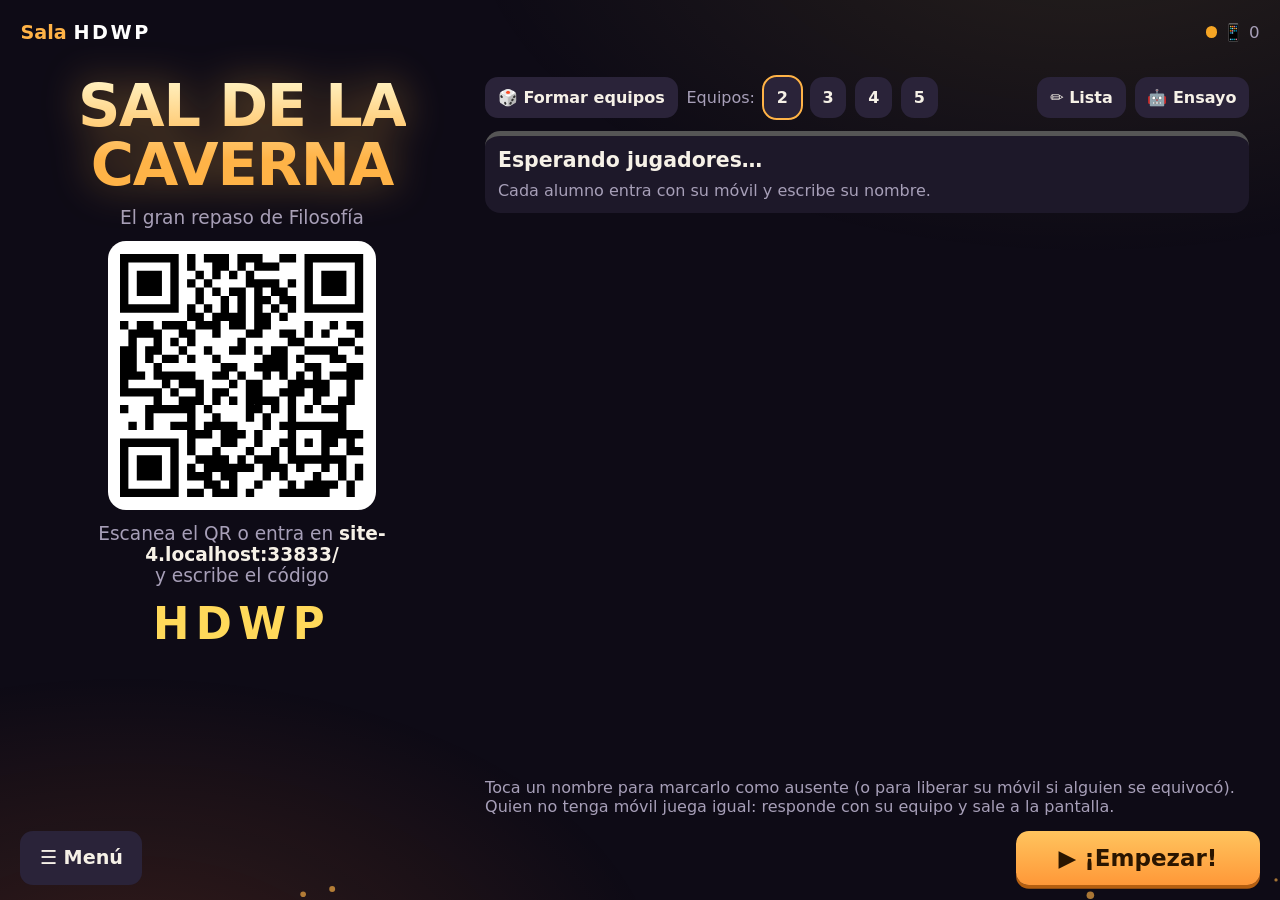
==== host.html @ 0f324c04 "Sal de la caverna: juego de repaso de Filosofía para pantalla táctil y móviles Co-Authored-By: Claud" ====
<!DOCTYPE html>
<html lang="es">
<head>
<meta charset="utf-8">
<meta name="viewport" content="width=device-width, initial-scale=1, maximum-scale=1, user-scalable=no">
<meta name="robots" content="noindex">
<title>Sal de la caverna · Pantalla</title>
<style>
:root{--bg:#0e0b16;--panel:#1d1829;--panel2:#2a2339;--ink:#f6f1e7;--dim:#a79fb8;--torch:#ffb347;--sun:#ffd95a;--ok:#3ddc84;--bad:#ff5468;--lum:0;
  --c0:#e84a5f;--c1:#3d8bfd;--c2:#f5a524;--c3:#2bb673}
*{box-sizing:border-box;margin:0;padding:0;-webkit-tap-highlight-color:transparent}
html{font-size:1.78vh;font-size:min(1vw,1.78vh);height:100%}
body{height:100%;overflow:hidden;background:var(--bg);color:var(--ink);font-family:"Segoe UI",system-ui,-apple-system,Roboto,Arial,sans-serif;user-select:none;-webkit-user-select:none}
body::before{content:"";position:fixed;inset:0;top:0;left:0;right:0;bottom:0;pointer-events:none;
  background:radial-gradient(ellipse 70% 55% at 85% -10%,rgba(255,217,90,calc(.10 + var(--lum)*.38)),transparent 70%),radial-gradient(ellipse 60% 50% at 10% 110%,rgba(255,120,50,.16),transparent 70%)}
#fx{position:fixed;top:0;left:0;width:100%;height:100%;pointer-events:none;z-index:0}
button{font:inherit;color:inherit;border:0;cursor:pointer;background:none}
#app{position:relative;z-index:1;height:100%;display:flex;flex-direction:column}
#top{height:5rem;display:flex;align-items:center;gap:1.2rem;padding:0 1.6rem;flex:none}
#top .rl{font-size:1.5rem;font-weight:700;color:var(--torch);white-space:nowrap}
#top .rl small{color:var(--dim);font-weight:500;margin-left:.6rem}
#chips{display:flex;gap:1rem;flex:1;justify-content:center}
.chip{display:flex;align-items:center;gap:.5rem;background:var(--panel);border-radius:3rem;padding:.4rem 1.1rem .4rem .7rem;font-size:1.5rem;font-weight:700;border:.15rem solid var(--tc,#555);transition:transform .3s}
.chip.bump{transform:scale(1.07);box-shadow:0 0 1.2rem var(--tc)}
.chip i{font-style:normal;font-size:1.7rem}
#meta{font-size:1.3rem;color:var(--dim);display:flex;gap:1rem;align-items:center;white-space:nowrap;font-variant-numeric:tabular-nums}
.dot{width:.9rem;height:.9rem;border-radius:50%;background:var(--bad);display:inline-block}
.dot.on{background:var(--ok)}.dot.wait{background:var(--c2)}
#stage{flex:1;position:relative;padding:.5rem 2.4rem 1rem;display:flex;flex-direction:column;min-height:0}
#bar{height:5.6rem;flex:none;display:flex;align-items:center;gap:1rem;padding:0 1.6rem 1rem}
.b{background:var(--panel2);border-radius:1rem;padding:0 1.5rem;height:4.2rem;font-size:1.5rem;font-weight:700;display:inline-flex;align-items:center;gap:.6rem;justify-content:center}
.b:active{transform:translateY(.15rem);filter:brightness(1.2)}
.b.go{background:linear-gradient(180deg,#ffc45e,#ff9838);color:#2a1500;padding:0 2.6rem;font-size:1.8rem;box-shadow:0 .3rem 0 #b55f10;min-width:19rem}
.b.sm{height:3.2rem;font-size:1.25rem;padding:0 1rem}
.b.sel{outline:.2rem solid var(--torch)}
.sp{flex:1}
h1{font-size:6.2rem;line-height:1;font-weight:900;letter-spacing:-.02em}
.glow{background:linear-gradient(180deg,#fff3c4,#ffb347 70%);-webkit-background-clip:text;background-clip:text;color:transparent;filter:drop-shadow(0 0 1.6rem rgba(255,180,70,.45))}
.center{flex:1;display:flex;flex-direction:column;align-items:center;justify-content:center;text-align:center;gap:1.6rem;min-height:0}

/* temporizador */
#tbar{position:absolute;left:2.4rem;right:2.4rem;top:0;height:.7rem;border-radius:1rem;background:var(--panel2);overflow:hidden}
#tbar i{display:block;height:100%;width:100%;background:linear-gradient(90deg,var(--torch),var(--sun));transform-origin:left;border-radius:1rem}
#tbar.hot i{background:var(--bad)}
.tnum{font-size:5.4rem;font-weight:900;font-variant-numeric:tabular-nums;line-height:1}
.tnum.hot{color:var(--bad);animation:pulse .5s infinite alternate}
@keyframes pulse{to{transform:scale(1.12)}}
.count{font-size:1.6rem;color:var(--dim)}.count b{color:var(--ink);font-size:2.4rem}

/* lobby */
.lobby{flex:1;display:flex;gap:2.5rem;min-height:0;padding-top:.5rem}
.lobby .l{width:33rem;display:flex;flex-direction:column;align-items:center;gap:1rem;text-align:center}
.lobby h1{font-size:4.6rem}
.qr{background:#fff;border-radius:1.4rem;padding:1rem;width:21rem;height:21rem}
.qr svg{width:100%;height:100%;display:block}
.url{font-size:1.45rem;color:var(--dim)}.url b{color:var(--ink)}
.code{font-size:3.4rem;font-weight:900;letter-spacing:.5rem;color:var(--sun)}
.lobby .r{flex:1;display:flex;flex-direction:column;gap:1rem;min-width:0}
.tools{display:flex;gap:.7rem;align-items:center;flex-wrap:wrap}
.tools span{color:var(--dim);font-size:1.25rem}
.groups{flex:1;display:grid;gap:1rem;min-height:0;grid-template-columns:repeat(var(--cols,2),1fr);align-content:start}
.grp{background:var(--panel);border-radius:1.2rem;padding:1rem;border-top:.4rem solid var(--tc,#555)}
.grp h3{font-size:1.6rem;margin-bottom:.7rem;display:flex;justify-content:space-between}
.grp h3 small{color:var(--dim);font-weight:500}
.names{display:flex;flex-wrap:wrap;gap:.5rem}
.nm{background:var(--panel2);border-radius:.7rem;padding:.45rem .9rem;font-size:1.45rem;font-weight:600;border:.14rem solid transparent;opacity:.75}
.nm.in{opacity:1;border-color:var(--ok);background:#1f3b2d}
.nm.in::before{content:"📱 "}
.nm.out{opacity:.3;text-decoration:line-through}
.nm.bot::before{content:"🤖 "}
.hint{color:var(--dim);font-size:1.25rem}

/* intro de ronda */
.intro .ic{font-size:8rem;line-height:1;animation:drop .6s cubic-bezier(.2,1.6,.4,1)}
@keyframes drop{from{transform:scale(0) rotate(-30deg)}}
.intro .rn{font-size:1.8rem;letter-spacing:.5rem;color:var(--torch);font-weight:700;text-transform:uppercase}
.intro .sb{font-size:2.2rem;color:var(--dim)}
.intro ul{list-style:none;font-size:2rem;display:flex;flex-direction:column;gap:.8rem;margin-top:1rem;text-align:left}
.intro li{background:var(--panel);border-radius:1rem;padding:.9rem 1.6rem;animation:slide .5s backwards}
.intro li:nth-child(2){animation-delay:.25s}.intro li:nth-child(3){animation-delay:.5s}
@keyframes slide{from{opacity:0;transform:translateX(-3rem)}}

/* test */
.q{display:flex;gap:2rem;align-items:center;margin-top:1.6rem;min-height:13rem}
.q .tx{flex:1;font-size:3rem;font-weight:800;line-height:1.2}
.q .side{width:13rem;text-align:center;flex:none}
.tag{display:inline-block;font-size:1.15rem;font-weight:700;color:var(--torch);border:.12rem solid var(--torch);border-radius:2rem;padding:.15rem .9rem;margin-bottom:.6rem;letter-spacing:.08em;text-transform:uppercase}
.opts{display:grid;grid-template-columns:1fr 1fr;gap:1.1rem;margin-top:1.2rem}
.opt{border-radius:1.2rem;padding:1.1rem 1.5rem;font-size:2rem;font-weight:700;display:flex;align-items:center;gap:1.1rem;min-height:7.2rem;line-height:1.2;background:var(--oc);position:relative;transition:opacity .4s,transform .4s;text-align:left}
.opt .sh{font-size:2.2rem;flex:none;width:2.6rem;text-align:center;opacity:.9}
.opt.no{opacity:.25;transform:scale(.97)}
.opt.yes{outline:.4rem solid #fff;animation:yes .5s}
@keyframes yes{50%{transform:scale(1.04)}}
.opt .n{position:absolute;right:1rem;top:-.9rem;background:#fff;color:#111;border-radius:2rem;font-size:1.4rem;padding:.1rem .9rem;font-weight:800}
.expl{margin-top:1.1rem;background:var(--panel);border-left:.5rem solid var(--sun);border-radius:1rem;padding:1rem 1.5rem;font-size:1.85rem;line-height:1.3;animation:slide .4s}
.expl small{display:block;color:var(--torch);font-size:1.4rem;margin-top:.4rem;font-weight:600}
.gains{display:flex;gap:.8rem;justify-content:center;margin-top:1rem;flex-wrap:wrap}
.gain{background:var(--panel);border:.15rem solid var(--tc);border-radius:2rem;padding:.3rem 1.1rem;font-size:1.5rem;font-weight:800;animation:drop .5s backwards}

/* duelo */
.duel{flex:1;display:flex;flex-direction:column;justify-content:center;gap:1.6rem}
.duel .st{font-size:3.6rem;font-weight:800;text-align:center;line-height:1.2;min-height:9rem;display:flex;align-items:center;justify-content:center}
.vs{display:flex;gap:1.5rem;align-items:stretch}
.vs .sd{flex:1;border-radius:1.6rem;padding:1.5rem;text-align:center;font-size:3.2rem;font-weight:900;background:var(--oc);transition:all .4s;position:relative}
.vs .sd span{display:block;font-size:4.5rem}
.vs .mid{align-self:center;font-size:2.4rem;font-weight:900;color:var(--dim);text-align:center;width:11rem}
.vs .sd.no{opacity:.2;transform:scale(.94)}.vs .sd.yes{outline:.45rem solid #fff;transform:scale(1.03)}
.vs .sd .n{position:absolute;right:1rem;top:-1rem;background:#fff;color:#111;border-radius:2rem;font-size:1.5rem;padding:.1rem 1rem}

/* bulo */
.post{background:#fff;color:#16141c;border-radius:1.5rem;padding:1.6rem 2rem;margin:1.6rem auto 0;max-width:74rem;width:100%;box-shadow:0 1rem 3rem rgba(0,0,0,.5);position:relative}
.post .fw{font-size:1.25rem;color:#667;font-style:italic;margin-bottom:.5rem}
.post .tx{font-size:2.7rem;font-weight:700;line-height:1.25}
.post .ft{display:flex;gap:2rem;margin-top:.9rem;font-size:1.3rem;color:#778}
.stamp{position:absolute;right:1.5rem;bottom:.8rem;border:.4rem solid;border-radius:1rem;padding:.2rem 1.2rem;font-size:2.6rem;font-weight:900;transform:rotate(-9deg);animation:stamp .4s cubic-bezier(.2,1.8,.4,1);background:rgba(255,255,255,.9)}
@keyframes stamp{from{transform:rotate(-9deg) scale(3);opacity:0}}
.opts.three{grid-template-columns:1fr 1fr 1fr}
.row{display:flex;gap:2rem;align-items:center;justify-content:center;margin-top:1rem}

/* tablero */
.board{flex:1;display:flex;flex-direction:column;gap:1rem;min-height:0;margin-top:1.4rem}
.bhead{display:flex;align-items:center;gap:1.5rem}
.bhead h2{font-size:2.5rem;flex:1}
.bhead .er{font-size:2rem;font-weight:800;color:var(--bad)}
.bins{flex:1;display:grid;gap:.9rem;min-height:0}
.bin{background:var(--panel);border:.2rem dashed #5b5170;border-radius:1.2rem;padding:.6rem;display:flex;flex-wrap:wrap;gap:.45rem;align-content:flex-start;justify-content:center;overflow:hidden}
.bin h4{font-size:1.8rem;text-align:center;color:var(--sun);padding:.2rem;width:100%}
.bin.shake{animation:shake .35s;border-color:var(--bad);background:#3a1820}
@keyframes shake{25%{transform:translateX(-.6rem)}75%{transform:translateX(.6rem)}}
.bin.tgt{border-color:var(--sun);background:var(--panel2)}
.bin .card{font-size:1.3rem;padding:.4rem .8rem;max-width:100%;background:#1f3b2d;border-color:var(--ok);min-height:0;box-shadow:none;cursor:default}
.tray{display:flex;flex-wrap:wrap;gap:.8rem;justify-content:center;align-content:center;min-height:13rem;padding:.4rem}
.card{background:#f6f1e7;color:#1a1522;border-radius:.9rem;padding:.8rem 1.2rem;font-size:1.55rem;font-weight:700;max-width:24rem;line-height:1.2;touch-action:none;cursor:grab;box-shadow:0 .35rem 0 #b8ae9a;border:.18rem solid transparent;text-align:center;display:flex;align-items:center;justify-content:center;min-height:4.6rem}
.card.drag{z-index:50;position:relative;box-shadow:0 1.2rem 2rem rgba(0,0,0,.5);transform-origin:center;cursor:grabbing}
.card.pick{border-color:var(--torch);background:#ffe9c2}
.bin .card{color:var(--ink)}
.ready .tm{font-size:9rem;line-height:1}
.ready h2{font-size:5rem;font-weight:900}
.ready .who{font-size:2.4rem}
.ready p{font-size:1.9rem;color:var(--dim)}
.big{font-size:7rem;font-weight:900;line-height:1}

/* ágora */
.poll{flex:1;display:flex;gap:2rem;min-height:0;margin-top:1.4rem}
.poll .m{flex:1.5;display:flex;flex-direction:column;gap:1rem;justify-content:center}
.poll .pq{font-size:2.8rem;font-weight:800;line-height:1.2}
.pbar{background:var(--panel);border-radius:1.2rem;overflow:hidden;position:relative;min-height:6rem;display:flex;align-items:center}
.pbar i{position:absolute;left:0;top:0;bottom:0;background:var(--oc);opacity:.85;width:0;transition:width 1.2s cubic-bezier(.2,.8,.2,1)}
.pbar span{position:relative;padding:.8rem 1.4rem;font-size:1.9rem;font-weight:700;flex:1;line-height:1.2}
.pbar b{position:relative;padding-right:1.4rem;font-size:2.4rem;font-weight:900}
.pbar em{position:relative;font-style:normal;font-size:1.5rem;background:#fff;color:#111;border-radius:2rem;padding:.2rem 1rem;margin-right:1rem;font-weight:800;white-space:nowrap}
.poll .s{flex:1;background:var(--panel);border-radius:1.4rem;padding:1.3rem;display:flex;flex-direction:column;gap:.9rem}
.poll .s h3{font-size:1.5rem;color:var(--torch);text-transform:uppercase;letter-spacing:.1em}
.poll .s li{font-size:1.65rem;line-height:1.25;margin-left:1.6rem;margin-bottom:.6rem}
.stars{display:flex;flex-wrap:wrap;gap:.5rem;margin-top:auto}
.matrix #fx{opacity:1}
.orc{position:fixed;top:0;left:0;right:0;bottom:0;background:rgba(8,6,14,.93);z-index:80;display:flex;flex-direction:column;align-items:center;justify-content:center;gap:1.5rem;text-align:center}
.orc .t{font-size:2.2rem;color:var(--torch);letter-spacing:.3rem;text-transform:uppercase}
.orc .n{font-size:9rem;font-weight:900;min-height:11rem}
.orc .n.done{animation:yes .6s;color:var(--sun)}
.orc .w{font-size:2.2rem;color:var(--dim);max-width:60rem}

/* quién soy */
.who6{flex:1;display:flex;gap:2rem;min-height:0;margin-top:1.4rem}
.who6 .av{width:22rem;display:flex;flex-direction:column;align-items:center;justify-content:center;gap:1rem;text-align:center}
.who6 .face{font-size:11rem;line-height:1;filter:brightness(0);transition:filter 1s}
.who6 .face.on{filter:none}
.who6 .nm6{font-size:3.6rem;font-weight:900;color:var(--sun)}
.who6 .pts{font-size:2.6rem;font-weight:900}
.who6 .pts small{display:block;font-size:1.2rem;color:var(--dim);font-weight:500}
.clues{flex:1;display:flex;flex-direction:column;gap:.9rem;justify-content:center}
.clue{background:var(--panel);border-radius:1.2rem 1.2rem 1.2rem .2rem;padding:1rem 1.5rem;font-size:2.05rem;line-height:1.25;font-weight:600;animation:slide .5s;display:flex;gap:1rem}
.clue b{color:var(--torch);flex:none}
.clue.wait{opacity:.25;font-style:italic}

/* escalada */
.climb{flex:1;display:flex;flex-direction:column;min-height:0}
.climb .sun{text-align:center;font-size:1.7rem;font-weight:800;color:#3a2600;background:linear-gradient(180deg,#fff3c4,#ffc45e);border-radius:1.2rem 1.2rem 0 0;padding:.5rem;letter-spacing:.3rem;box-shadow:0 0 4rem rgba(255,200,90,.6)}
.cols{flex:1;display:flex;gap:1rem;min-height:0;background:linear-gradient(180deg,rgba(255,210,110,.25),rgba(30,24,42,.6) 35%,#0a0810);padding:0 1rem;border-radius:0 0 1.2rem 1.2rem}
.col{flex:1;display:flex;flex-direction:column;min-width:0}
.track{flex:1;position:relative;border-left:.2rem dashed rgba(255,255,255,.12);margin-left:50%}
.climber{position:absolute;left:0;bottom:0;transform:translate(-50%,0);font-size:4.6rem;transition:bottom 2s cubic-bezier(.3,1.3,.5,1);text-align:center;line-height:1;white-space:nowrap}
.climber b{display:block;font-size:1.9rem;background:var(--tc);color:#111;border-radius:2rem;padding:.1rem .9rem;margin-top:.2rem}
.climber u{display:block;font-size:1.2rem;text-decoration:none;color:var(--ink);font-weight:700;margin-top:.15rem}
.col .tn{text-align:center;font-size:1.7rem;font-weight:800;padding:.4rem 0 .1rem;color:var(--tc)}
.col .tm{text-align:center;font-size:1.05rem;color:var(--dim);padding-bottom:.5rem;line-height:1.3;min-height:2.8rem}

/* podio e informe */
.pod{display:flex;align-items:flex-end;gap:1.2rem;justify-content:center;height:21rem}
.pod div{width:15rem;border-radius:1.2rem 1.2rem 0 0;background:var(--tc);color:#111;text-align:center;padding:.8rem .4rem;font-weight:900;font-size:1.8rem;animation:rise 1s backwards cubic-bezier(.2,1.3,.4,1);display:flex;flex-direction:column;justify-content:flex-start}
.pod div span{font-size:4rem;line-height:1.1}
.pod div small{font-size:1.4rem}
@keyframes rise{from{height:0;opacity:0}}
.mvp{display:flex;gap:1rem;justify-content:center;flex-wrap:wrap}
.mvp div{background:var(--panel);border-radius:1rem;padding:.6rem 1.3rem;font-size:1.6rem;font-weight:700}
.rep{flex:1;display:flex;gap:2rem;min-height:0;margin-top:1rem}
.rep .bx{flex:1;background:var(--panel);border-radius:1.4rem;padding:1.4rem;display:flex;flex-direction:column;gap:.9rem}
.rep h3{font-size:1.7rem;color:var(--torch)}
.tb{font-size:1.5rem}.tb .bg{height:1.6rem;background:var(--panel2);border-radius:1rem;overflow:hidden;margin-top:.25rem}
.tb .bg i{display:block;height:100%;border-radius:1rem;background:var(--ok)}
.tb .bg i.mid{background:var(--c2)}.tb .bg i.low{background:var(--bad)}
.fail{font-size:1.4rem;line-height:1.3;border-left:.3rem solid var(--bad);padding-left:.8rem}
.fail b{color:var(--ok)}
blockquote{font-size:3.6rem;font-weight:800;line-height:1.25;max-width:70rem;font-style:italic}

/* menú */
#menu{position:fixed;right:1.6rem;bottom:6.2rem;width:36rem;background:var(--panel);border:.15rem solid var(--panel2);border-radius:1.4rem;padding:1.2rem;z-index:90;display:none;flex-direction:column;gap:.7rem;box-shadow:0 1rem 4rem #000}
#menu.on{display:flex}
#menu h4{font-size:1.2rem;color:var(--dim);text-transform:uppercase;letter-spacing:.1em;margin-top:.4rem}
#menu .g{display:flex;gap:.5rem;flex-wrap:wrap}
#menu .tr{display:flex;align-items:center;gap:.5rem;font-size:1.4rem;font-weight:700}
#menu .tr span{flex:1}
.modal{position:fixed;top:0;left:0;right:0;bottom:0;background:rgba(8,6,14,.9);z-index:95;display:flex;align-items:center;justify-content:center}
.modal .in{background:var(--panel);border-radius:1.5rem;padding:2rem;width:46rem;display:flex;flex-direction:column;gap:1rem;font-size:1.5rem}
.modal textarea{width:100%;height:24rem;background:#fff;color:#111;border-radius:.8rem;border:0;padding:1rem;font:inherit;font-size:1.4rem;user-select:text;-webkit-user-select:text}
.conf{position:fixed;top:0;left:0;width:100%;height:100%;pointer-events:none;z-index:70}
</style>
</head>
<body>
<canvas id="fx"></canvas>
<div id="app">
  <div id="top"><div class="rl" id="rl"></div><div id="chips"></div><div id="meta"></div></div>
  <div id="stage"></div>
  <div id="bar"></div>
</div>
<div id="menu"></div>
<div id="ov"></div>
<script src="vendor/supabase.js"></script>
<script src="vendor/qrcode.js"></script>
<script src="js/content.js?v=3"></script>
<script src="js/net.js?v=3"></script>
<script src="js/audio.js?v=3"></script>
<script src="js/host.js?v=3"></script>
</body>
</html>
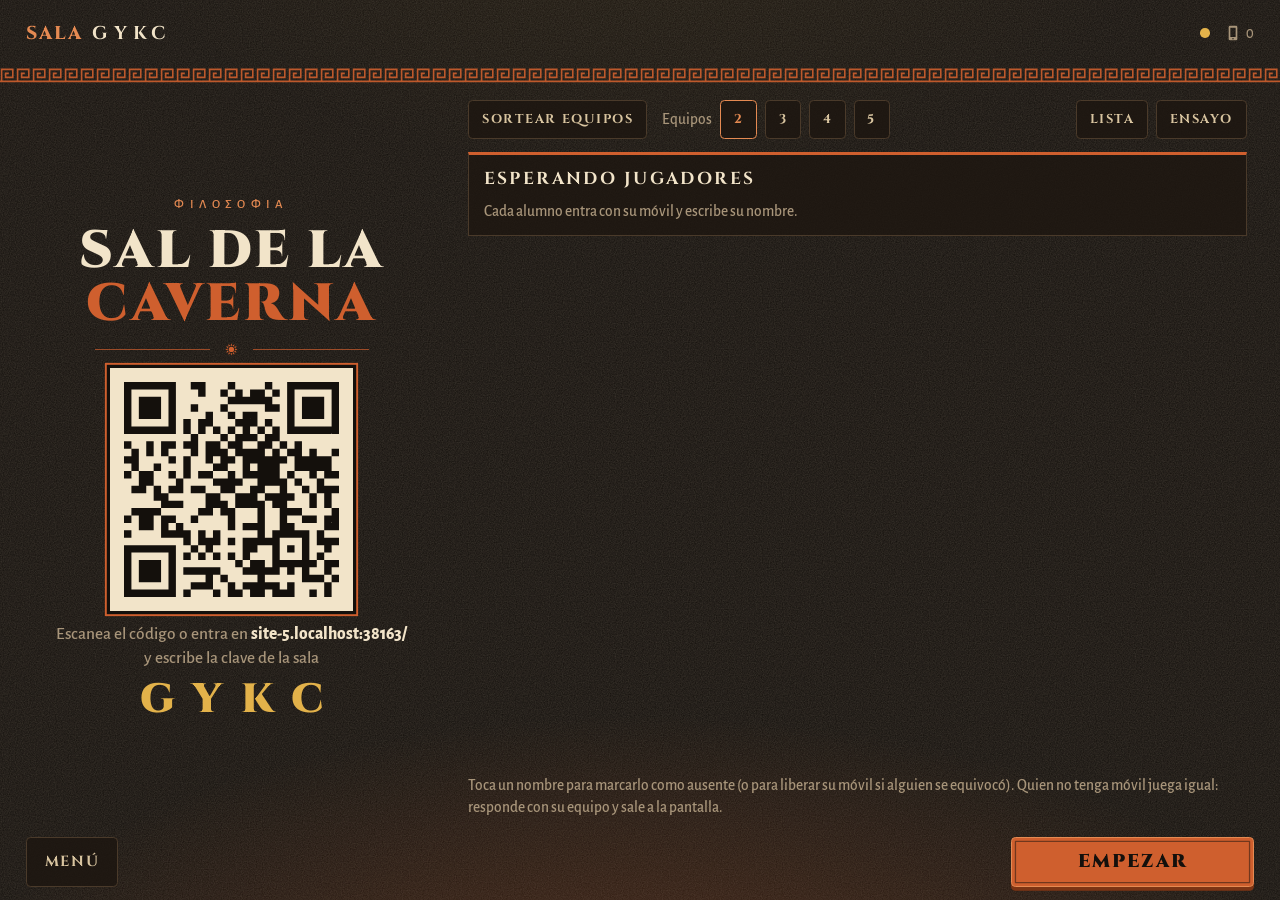
==== commit 06015e35: "Nueva ambientación de cerámica griega, iconos propios, tipografías y voz solo en español Co-Authored" ====
--- a/host.html
+++ b/host.html
@@ -5,221 +5,246 @@
 <meta name="viewport" content="width=device-width, initial-scale=1, maximum-scale=1, user-scalable=no">
 <meta name="robots" content="noindex">
 <title>Sal de la caverna · Pantalla</title>
+<link rel="stylesheet" href="css/fonts.css?v=5">
+<link rel="stylesheet" href="css/theme.css?v=5">
 <style>
-:root{--bg:#0e0b16;--panel:#1d1829;--panel2:#2a2339;--ink:#f6f1e7;--dim:#a79fb8;--torch:#ffb347;--sun:#ffd95a;--ok:#3ddc84;--bad:#ff5468;--lum:0;
-  --c0:#e84a5f;--c1:#3d8bfd;--c2:#f5a524;--c3:#2bb673}
-*{box-sizing:border-box;margin:0;padding:0;-webkit-tap-highlight-color:transparent}
-html{font-size:1.78vh;font-size:min(1vw,1.78vh);height:100%}
-body{height:100%;overflow:hidden;background:var(--bg);color:var(--ink);font-family:"Segoe UI",system-ui,-apple-system,Roboto,Arial,sans-serif;user-select:none;-webkit-user-select:none}
-body::before{content:"";position:fixed;inset:0;top:0;left:0;right:0;bottom:0;pointer-events:none;
-  background:radial-gradient(ellipse 70% 55% at 85% -10%,rgba(255,217,90,calc(.10 + var(--lum)*.38)),transparent 70%),radial-gradient(ellipse 60% 50% at 10% 110%,rgba(255,120,50,.16),transparent 70%)}
+html{font-size:1.78vh;font-size:min(1vw,1.78vh);height:100%;--lum:0}
+body{height:100%;overflow:hidden;background:var(--glaze);color:var(--slip);font-family:var(--f-body);font-weight:500;user-select:none;-webkit-user-select:none}
+body::before{content:"";position:fixed;top:0;left:0;right:0;bottom:0;pointer-events:none;
+  background:radial-gradient(ellipse 60% 45% at 50% -12%,rgba(227,178,74,calc(.05 + var(--lum)*.3)),transparent 70%),radial-gradient(ellipse 80% 55% at 50% 118%,rgba(207,95,46,.28),transparent 70%),var(--grain)}
 #fx{position:fixed;top:0;left:0;width:100%;height:100%;pointer-events:none;z-index:0}
-button{font:inherit;color:inherit;border:0;cursor:pointer;background:none}
 #app{position:relative;z-index:1;height:100%;display:flex;flex-direction:column}
-#top{height:5rem;display:flex;align-items:center;gap:1.2rem;padding:0 1.6rem;flex:none}
-#top .rl{font-size:1.5rem;font-weight:700;color:var(--torch);white-space:nowrap}
-#top .rl small{color:var(--dim);font-weight:500;margin-left:.6rem}
-#chips{display:flex;gap:1rem;flex:1;justify-content:center}
-.chip{display:flex;align-items:center;gap:.5rem;background:var(--panel);border-radius:3rem;padding:.4rem 1.1rem .4rem .7rem;font-size:1.5rem;font-weight:700;border:.15rem solid var(--tc,#555);transition:transform .3s}
-.chip.bump{transform:scale(1.07);box-shadow:0 0 1.2rem var(--tc)}
-.chip i{font-style:normal;font-size:1.7rem}
-#meta{font-size:1.3rem;color:var(--dim);display:flex;gap:1rem;align-items:center;white-space:nowrap;font-variant-numeric:tabular-nums}
-.dot{width:.9rem;height:.9rem;border-radius:50%;background:var(--bad);display:inline-block}
-.dot.on{background:var(--ok)}.dot.wait{background:var(--c2)}
-#stage{flex:1;position:relative;padding:.5rem 2.4rem 1rem;display:flex;flex-direction:column;min-height:0}
-#bar{height:5.6rem;flex:none;display:flex;align-items:center;gap:1rem;padding:0 1.6rem 1rem}
-.b{background:var(--panel2);border-radius:1rem;padding:0 1.5rem;height:4.2rem;font-size:1.5rem;font-weight:700;display:inline-flex;align-items:center;gap:.6rem;justify-content:center}
-.b:active{transform:translateY(.15rem);filter:brightness(1.2)}
-.b.go{background:linear-gradient(180deg,#ffc45e,#ff9838);color:#2a1500;padding:0 2.6rem;font-size:1.8rem;box-shadow:0 .3rem 0 #b55f10;min-width:19rem}
-.b.sm{height:3.2rem;font-size:1.25rem;padding:0 1rem}
-.b.sel{outline:.2rem solid var(--torch)}
+#top{height:5.2rem;display:flex;align-items:center;gap:1.4rem;padding:0 2rem;flex:none}
+#rl{font-family:var(--f-title);font-weight:800;font-size:1.45rem;letter-spacing:.12em;text-transform:uppercase;color:var(--clay2);white-space:nowrap;display:flex;align-items:center;gap:.7rem}
+#rl small{color:var(--dim);font-family:var(--f-body);font-weight:500;font-size:1.3rem;letter-spacing:.02em;text-transform:none}
+#rl b{color:var(--slip);letter-spacing:.3em}
+#chips{display:flex;gap:1.6rem;flex:1;justify-content:center}
+.chip{display:flex;align-items:center;gap:.7rem;font-family:var(--f-title);font-weight:800;font-size:1.7rem;font-variant-numeric:tabular-nums;transition:transform .35s;color:var(--slip)}
+.chip .coin{font-size:1.5rem}
+.chip.bump{transform:translateY(-.25rem) scale(1.1);color:var(--gold)}
+#meta{font-size:1.25rem;color:var(--dim);display:flex;gap:1.2rem;align-items:center;white-space:nowrap;font-variant-numeric:tabular-nums}
+#meta span{display:inline-flex;align-items:center;gap:.4rem}
+.dot{width:.75rem;height:.75rem;border-radius:50%;background:var(--bad);display:inline-block}
+.dot.on{background:var(--ok)}.dot.wait{background:var(--gold)}
+#stage{flex:1;position:relative;padding:1.4rem 2.6rem 1rem;display:flex;flex-direction:column;min-height:0}
+#bar{height:5.4rem;flex:none;display:flex;align-items:center;gap:.9rem;padding:0 2rem .6rem}
+.b{border:.12rem solid var(--line);background:rgba(30,23,17,.85);border-radius:.35rem;padding:0 1.4rem;height:3.9rem;font-family:var(--f-title);font-weight:700;font-size:1.15rem;letter-spacing:.12em;text-transform:uppercase;display:inline-flex;align-items:center;gap:.6rem;justify-content:center;color:var(--slip2)}
+.b:active{transform:translateY(.12rem);filter:brightness(1.25)}
+.b.go{background:var(--clay);border-color:var(--clay2);color:var(--glaze);font-weight:900;font-size:1.45rem;padding:0 2.4rem;min-width:19rem;box-shadow:0 .3rem 0 #7c3414,inset 0 0 0 .22rem var(--clay),inset 0 0 0 .32rem rgba(20,16,12,.5)}
+.b.sm{height:3rem;font-size:1rem;padding:0 1rem}
+.b.sel{border-color:var(--clay2);color:var(--clay2)}
 .sp{flex:1}
-h1{font-size:6.2rem;line-height:1;font-weight:900;letter-spacing:-.02em}
-.glow{background:linear-gradient(180deg,#fff3c4,#ffb347 70%);-webkit-background-clip:text;background-clip:text;color:transparent;filter:drop-shadow(0 0 1.6rem rgba(255,180,70,.45))}
-.center{flex:1;display:flex;flex-direction:column;align-items:center;justify-content:center;text-align:center;gap:1.6rem;min-height:0}
+h1{font-family:var(--f-title);font-weight:900;font-size:5.6rem;line-height:1.02;letter-spacing:.05em;text-transform:uppercase;color:var(--slip)}
+h1 em{font-style:normal;color:var(--clay)}
+.center{flex:1;display:flex;flex-direction:column;align-items:center;justify-content:center;text-align:center;gap:1.4rem;min-height:0}
+.rule{display:flex;align-items:center;gap:1.2rem;color:var(--clay);width:100%;justify-content:center}
+.rule::before,.rule::after{content:"";height:.1rem;background:var(--clay);width:9rem;opacity:.7}
+.kick{font-family:var(--f-title);font-weight:700;font-size:1.5rem;letter-spacing:.5em;text-transform:uppercase;color:var(--clay2);padding-left:.5em}
+.sub{font-size:2rem;color:var(--dim)}
 
 /* temporizador */
-#tbar{position:absolute;left:2.4rem;right:2.4rem;top:0;height:.7rem;border-radius:1rem;background:var(--panel2);overflow:hidden}
-#tbar i{display:block;height:100%;width:100%;background:linear-gradient(90deg,var(--torch),var(--sun));transform-origin:left;border-radius:1rem}
+#tbar{position:absolute;left:2.6rem;right:2.6rem;top:.2rem;height:.45rem;background:var(--glaze3);overflow:hidden}
+#tbar i{display:block;height:100%;width:100%;background:linear-gradient(90deg,var(--clay),var(--gold));transform-origin:left}
 #tbar.hot i{background:var(--bad)}
-.tnum{font-size:5.4rem;font-weight:900;font-variant-numeric:tabular-nums;line-height:1}
+.tnum{font-family:var(--f-title);font-weight:900;font-size:5.2rem;font-variant-numeric:tabular-nums;line-height:1;color:var(--slip)}
 .tnum.hot{color:var(--bad);animation:pulse .5s infinite alternate}
 @keyframes pulse{to{transform:scale(1.12)}}
-.count{font-size:1.6rem;color:var(--dim)}.count b{color:var(--ink);font-size:2.4rem}
+.count{font-size:1.45rem;color:var(--dim);line-height:1.3}.count b{color:var(--slip);font-family:var(--f-title);font-size:2.2rem}
 
 /* lobby */
-.lobby{flex:1;display:flex;gap:2.5rem;min-height:0;padding-top:.5rem}
-.lobby .l{width:33rem;display:flex;flex-direction:column;align-items:center;gap:1rem;text-align:center}
-.lobby h1{font-size:4.6rem}
-.qr{background:#fff;border-radius:1.4rem;padding:1rem;width:21rem;height:21rem}
+.lobby{flex:1;display:flex;gap:3rem;min-height:0}
+.lobby .l{width:31rem;display:flex;flex-direction:column;align-items:center;justify-content:center;gap:.9rem;text-align:center;flex:none}
+.lobby h1{font-size:4.1rem}
+.qr{background:var(--slip);padding:1.1rem;width:19rem;height:19rem;box-shadow:0 0 0 .25rem var(--glaze),0 0 0 .4rem var(--clay)}
 .qr svg{width:100%;height:100%;display:block}
-.url{font-size:1.45rem;color:var(--dim)}.url b{color:var(--ink)}
-.code{font-size:3.4rem;font-weight:900;letter-spacing:.5rem;color:var(--sun)}
+.url{font-size:1.35rem;color:var(--dim);line-height:1.35}.url b{color:var(--slip)}
+.code{font-family:var(--f-title);font-size:3.2rem;font-weight:900;letter-spacing:.45em;color:var(--gold);padding-left:.45em;line-height:1}
 .lobby .r{flex:1;display:flex;flex-direction:column;gap:1rem;min-width:0}
-.tools{display:flex;gap:.7rem;align-items:center;flex-wrap:wrap}
-.tools span{color:var(--dim);font-size:1.25rem}
+.tools{display:flex;gap:.6rem;align-items:center;flex-wrap:wrap}
+.tools span{color:var(--dim);font-size:1.2rem;margin-left:.6rem}
 .groups{flex:1;display:grid;gap:1rem;min-height:0;grid-template-columns:repeat(var(--cols,2),1fr);align-content:start}
-.grp{background:var(--panel);border-radius:1.2rem;padding:1rem;border-top:.4rem solid var(--tc,#555)}
-.grp h3{font-size:1.6rem;margin-bottom:.7rem;display:flex;justify-content:space-between}
-.grp h3 small{color:var(--dim);font-weight:500}
-.names{display:flex;flex-wrap:wrap;gap:.5rem}
-.nm{background:var(--panel2);border-radius:.7rem;padding:.45rem .9rem;font-size:1.45rem;font-weight:600;border:.14rem solid transparent;opacity:.75}
-.nm.in{opacity:1;border-color:var(--ok);background:#1f3b2d}
-.nm.in::before{content:"📱 "}
+.grp{background:rgba(30,23,17,.8);border:.1rem solid var(--line);border-top:.3rem solid var(--tc,var(--line));padding:1rem 1.1rem}
+.grp h3{font-family:var(--f-title);font-size:1.35rem;letter-spacing:.14em;text-transform:uppercase;margin-bottom:.8rem;display:flex;align-items:center;gap:.7rem;color:var(--slip)}
+.grp h3 small{color:var(--dim);margin-left:auto;font-family:var(--f-body)}
+.names{display:flex;flex-wrap:wrap;gap:.45rem}
+.nm{border:.1rem solid var(--line);border-radius:.25rem;padding:.4rem .85rem;font-size:1.4rem;font-weight:500;color:var(--slip2);display:inline-flex;align-items:center;gap:.4rem}
+.nm.in{border-color:var(--ok);color:var(--slip);background:rgba(143,174,78,.16)}
+.nm.in .ic{color:var(--ok)}
 .nm.out{opacity:.3;text-decoration:line-through}
-.nm.bot::before{content:"🤖 "}
-.hint{color:var(--dim);font-size:1.25rem}
+.nm.bot{border-style:dashed}
+.hint{color:var(--dim);font-size:1.2rem;line-height:1.4}
 
 /* intro de ronda */
-.intro .ic{font-size:8rem;line-height:1;animation:drop .6s cubic-bezier(.2,1.6,.4,1)}
-@keyframes drop{from{transform:scale(0) rotate(-30deg)}}
-.intro .rn{font-size:1.8rem;letter-spacing:.5rem;color:var(--torch);font-weight:700;text-transform:uppercase}
-.intro .sb{font-size:2.2rem;color:var(--dim)}
-.intro ul{list-style:none;font-size:2rem;display:flex;flex-direction:column;gap:.8rem;margin-top:1rem;text-align:left}
-.intro li{background:var(--panel);border-radius:1rem;padding:.9rem 1.6rem;animation:slide .5s backwards}
+.intro .seal{font-size:6.2rem;animation:drop .7s cubic-bezier(.2,1.5,.4,1)}
+@keyframes drop{from{transform:scale(0) rotate(-40deg)}}
+.intro ul{list-style:none;font-size:1.9rem;display:flex;flex-direction:column;gap:.5rem;margin-top:.6rem;text-align:left}
+.intro li{padding:.55rem 1.4rem;border-left:.2rem solid var(--clay);animation:slide .5s backwards;color:var(--slip)}
 .intro li:nth-child(2){animation-delay:.25s}.intro li:nth-child(3){animation-delay:.5s}
 @keyframes slide{from{opacity:0;transform:translateX(-3rem)}}
 
 /* test */
-.q{display:flex;gap:2rem;align-items:center;margin-top:1.6rem;min-height:13rem}
-.q .tx{flex:1;font-size:3rem;font-weight:800;line-height:1.2}
+.q{display:flex;gap:2rem;align-items:center;min-height:13rem}
+.q .tx{flex:1;font-size:3rem;font-weight:800;line-height:1.18}
 .q .side{width:13rem;text-align:center;flex:none}
-.tag{display:inline-block;font-size:1.15rem;font-weight:700;color:var(--torch);border:.12rem solid var(--torch);border-radius:2rem;padding:.15rem .9rem;margin-bottom:.6rem;letter-spacing:.08em;text-transform:uppercase}
-.opts{display:grid;grid-template-columns:1fr 1fr;gap:1.1rem;margin-top:1.2rem}
-.opt{border-radius:1.2rem;padding:1.1rem 1.5rem;font-size:2rem;font-weight:700;display:flex;align-items:center;gap:1.1rem;min-height:7.2rem;line-height:1.2;background:var(--oc);position:relative;transition:opacity .4s,transform .4s;text-align:left}
-.opt .sh{font-size:2.2rem;flex:none;width:2.6rem;text-align:center;opacity:.9}
-.opt.no{opacity:.25;transform:scale(.97)}
-.opt.yes{outline:.4rem solid #fff;animation:yes .5s}
-@keyframes yes{50%{transform:scale(1.04)}}
-.opt .n{position:absolute;right:1rem;top:-.9rem;background:#fff;color:#111;border-radius:2rem;font-size:1.4rem;padding:.1rem .9rem;font-weight:800}
-.expl{margin-top:1.1rem;background:var(--panel);border-left:.5rem solid var(--sun);border-radius:1rem;padding:1rem 1.5rem;font-size:1.85rem;line-height:1.3;animation:slide .4s}
-.expl small{display:block;color:var(--torch);font-size:1.4rem;margin-top:.4rem;font-weight:600}
-.gains{display:flex;gap:.8rem;justify-content:center;margin-top:1rem;flex-wrap:wrap}
-.gain{background:var(--panel);border:.15rem solid var(--tc);border-radius:2rem;padding:.3rem 1.1rem;font-size:1.5rem;font-weight:800;animation:drop .5s backwards}
-
-/* duelo */
-.duel{flex:1;display:flex;flex-direction:column;justify-content:center;gap:1.6rem}
-.duel .st{font-size:3.6rem;font-weight:800;text-align:center;line-height:1.2;min-height:9rem;display:flex;align-items:center;justify-content:center}
+.tag{display:block;font-family:var(--f-title);font-size:1.05rem;font-weight:700;color:var(--clay2);letter-spacing:.3em;text-transform:uppercase;margin-bottom:.7rem}
+.opts{display:grid;grid-template-columns:1fr 1fr;gap:1rem;margin-top:1rem}
+.opt{background:var(--slip);color:var(--glaze);border-radius:.35rem;padding:1rem 1.4rem;font-size:1.95rem;font-weight:800;display:flex;align-items:center;gap:1.1rem;min-height:7rem;line-height:1.18;position:relative;transition:opacity .4s,transform .4s;text-align:left;box-shadow:inset 0 0 0 .25rem var(--slip),inset 0 0 0 .34rem rgba(20,16,12,.28)}
+.opt .lt{width:3.4rem;height:3.4rem;border-radius:50%;background:var(--clay);color:var(--slip);display:flex;align-items:center;justify-content:center;font-size:2rem;font-weight:800;flex:none;box-shadow:inset 0 0 0 .14rem var(--clay),inset 0 0 0 .22rem rgba(20,16,12,.55)}
+.opt.no{opacity:.22;transform:scale(.975)}
+.opt.yes{background:var(--gold);box-shadow:0 0 0 .3rem var(--glaze),0 0 0 .5rem var(--gold);animation:yes .5s}
+.opt.yes .lt{background:var(--glaze);color:var(--gold);box-shadow:none}
+@keyframes yes{50%{transform:scale(1.035)}}
+.opt .n{position:absolute;right:1rem;top:-.95rem;background:var(--glaze);color:var(--slip);border:.12rem solid var(--slip2);font-family:var(--f-title);font-size:1.25rem;padding:0 .8rem;font-weight:800}
+.expl{margin-top:1rem;border-left:.3rem solid var(--gold);padding:.7rem 1.5rem;font-size:1.85rem;line-height:1.3;animation:slide .4s;background:rgba(30,23,17,.75)}
+.expl small{display:block;color:var(--gold);font-size:1.35rem;margin-top:.35rem;font-weight:500}
+.gains{display:flex;gap:1.6rem;justify-content:center;margin-top:1rem;flex-wrap:wrap}
+.gain{display:flex;align-items:center;gap:.5rem;font-family:var(--f-title);font-size:1.5rem;font-weight:800;animation:drop .5s backwards;color:var(--slip)}
+.gain .coin{font-size:1.25rem}
+
+/* duelo: figuras negras contra figuras rojas */
+.duel{flex:1;display:flex;flex-direction:column;justify-content:center;gap:1.5rem}
+.duel .st{font-family:var(--f-quote);font-style:italic;font-size:3.7rem;font-weight:500;text-align:center;line-height:1.18;min-height:9rem;display:flex;align-items:center;justify-content:center}
 .vs{display:flex;gap:1.5rem;align-items:stretch}
-.vs .sd{flex:1;border-radius:1.6rem;padding:1.5rem;text-align:center;font-size:3.2rem;font-weight:900;background:var(--oc);transition:all .4s;position:relative}
-.vs .sd span{display:block;font-size:4.5rem}
-.vs .mid{align-self:center;font-size:2.4rem;font-weight:900;color:var(--dim);text-align:center;width:11rem}
-.vs .sd.no{opacity:.2;transform:scale(.94)}.vs .sd.yes{outline:.45rem solid #fff;transform:scale(1.03)}
-.vs .sd .n{position:absolute;right:1rem;top:-1rem;background:#fff;color:#111;border-radius:2rem;font-size:1.5rem;padding:.1rem 1rem}
-
-/* bulo */
-.post{background:#fff;color:#16141c;border-radius:1.5rem;padding:1.6rem 2rem;margin:1.6rem auto 0;max-width:74rem;width:100%;box-shadow:0 1rem 3rem rgba(0,0,0,.5);position:relative}
-.post .fw{font-size:1.25rem;color:#667;font-style:italic;margin-bottom:.5rem}
-.post .tx{font-size:2.7rem;font-weight:700;line-height:1.25}
-.post .ft{display:flex;gap:2rem;margin-top:.9rem;font-size:1.3rem;color:#778}
-.stamp{position:absolute;right:1.5rem;bottom:.8rem;border:.4rem solid;border-radius:1rem;padding:.2rem 1.2rem;font-size:2.6rem;font-weight:900;transform:rotate(-9deg);animation:stamp .4s cubic-bezier(.2,1.8,.4,1);background:rgba(255,255,255,.9)}
-@keyframes stamp{from{transform:rotate(-9deg) scale(3);opacity:0}}
-.opts.three{grid-template-columns:1fr 1fr 1fr}
-.row{display:flex;gap:2rem;align-items:center;justify-content:center;margin-top:1rem}
+.vs .sd{flex:1;padding:1.6rem 1.5rem 1.4rem;text-align:center;font-family:var(--f-title);font-size:2.9rem;font-weight:900;letter-spacing:.14em;transition:all .4s;position:relative;display:flex;flex-direction:column;align-items:center;gap:.6rem}
+.vs .sd .ic{font-size:4.4rem}
+.vs .sd.fa{background:var(--clay);color:var(--glaze);box-shadow:inset 0 0 0 .3rem var(--clay),inset 0 0 0 .42rem rgba(20,16,12,.6)}
+.vs .sd.fb{background:var(--glaze);color:var(--clay2);box-shadow:inset 0 0 0 .14rem var(--clay),inset 0 0 0 .44rem var(--glaze),inset 0 0 0 .54rem var(--clay)}
+.vs .mid{align-self:center;text-align:center;width:11rem}
+.vs .sd.no{opacity:.18;transform:scale(.94)}
+.vs .sd.yes{transform:scale(1.03);outline:.3rem solid var(--gold);outline-offset:.3rem}
+.vs .sd .n{position:absolute;right:1rem;top:-1rem;background:var(--glaze);color:var(--slip);border:.12rem solid var(--slip2);font-size:1.3rem;padding:0 .9rem;letter-spacing:0}
+
+/* bulo: un óstracon (trozo de cerámica escrito) */
+.post{background:var(--slip);color:var(--glaze);padding:1.5rem 2.6rem 1.7rem;margin:0 auto;max-width:76rem;width:100%;position:relative;
+  clip-path:polygon(0 6%,3% 0,38% 2%,61% 0,97% 3%,100% 14%,99% 58%,100% 92%,95% 100%,58% 98%,30% 100%,4% 97%,0 84%,1.200% 40%);background-image:var(--grain)}
+.post .fw{font-family:var(--f-title);font-size:1.05rem;letter-spacing:.28em;text-transform:uppercase;color:#8a5a36;margin-bottom:.5rem;font-weight:700}
+.post.rv{padding-bottom:5.6rem}
+.post .tx{font-family:var(--f-quote);font-style:italic;font-size:2.9rem;font-weight:500;line-height:1.2}
+.stampw{position:relative;max-width:76rem;width:100%;margin:0 auto;height:0}
+.stamp{position:absolute;right:3.2rem;bottom:1.1rem;border:.35rem double;padding:.1rem 1.3rem;font-family:var(--f-title);font-size:2.3rem;font-weight:900;letter-spacing:.14em;transform:rotate(-8deg);animation:stamp .4s cubic-bezier(.2,1.8,.4,1);background:rgba(242,228,201,.92)}
+@keyframes stamp{from{transform:rotate(-8deg) scale(3);opacity:0}}
+.opts.three{grid-template-columns:1fr 1fr 1fr;margin-top:1.3rem}
+.opts.three .opt{font-size:1.75rem;min-height:6rem}
+.opts.three .lt .ic{font-size:1.9rem}
+.row{display:flex;gap:2.4rem;align-items:center;justify-content:center;margin-top:1.1rem}
 
 /* tablero */
-.board{flex:1;display:flex;flex-direction:column;gap:1rem;min-height:0;margin-top:1.4rem}
+.board{flex:1;display:flex;flex-direction:column;gap:.9rem;min-height:0}
 .bhead{display:flex;align-items:center;gap:1.5rem}
-.bhead h2{font-size:2.5rem;flex:1}
-.bhead .er{font-size:2rem;font-weight:800;color:var(--bad)}
+.bhead h2{font-family:var(--f-title);font-size:2.1rem;letter-spacing:.1em;text-transform:uppercase;flex:1;display:flex;align-items:center;gap:1rem}
+.bhead .er{font-family:var(--f-title);font-size:1.7rem;font-weight:800;color:var(--bad);letter-spacing:.1em;text-transform:uppercase}
 .bins{flex:1;display:grid;gap:.9rem;min-height:0}
-.bin{background:var(--panel);border:.2rem dashed #5b5170;border-radius:1.2rem;padding:.6rem;display:flex;flex-wrap:wrap;gap:.45rem;align-content:flex-start;justify-content:center;overflow:hidden}
-.bin h4{font-size:1.8rem;text-align:center;color:var(--sun);padding:.2rem;width:100%}
-.bin.shake{animation:shake .35s;border-color:var(--bad);background:#3a1820}
+.bin{background:rgba(30,23,17,.7);border:.12rem solid var(--line);padding:.6rem;display:flex;flex-wrap:wrap;gap:.45rem;align-content:flex-start;justify-content:center;overflow:hidden;transition:background .2s,border-color .2s}
+.bin h4{font-family:var(--f-title);font-size:1.5rem;letter-spacing:.14em;text-transform:uppercase;text-align:center;color:var(--clay2);padding:.2rem 0 .5rem;width:100%;border-bottom:.1rem solid var(--line);margin-bottom:.3rem}
+.bin.shake{animation:shake .35s;border-color:var(--bad);background:rgba(216,64,44,.22)}
 @keyframes shake{25%{transform:translateX(-.6rem)}75%{transform:translateX(.6rem)}}
-.bin.tgt{border-color:var(--sun);background:var(--panel2)}
-.bin .card{font-size:1.3rem;padding:.4rem .8rem;max-width:100%;background:#1f3b2d;border-color:var(--ok);min-height:0;box-shadow:none;cursor:default}
+.bin.tgt{border-color:var(--gold);background:var(--glaze3)}
 .tray{display:flex;flex-wrap:wrap;gap:.8rem;justify-content:center;align-content:center;min-height:13rem;padding:.4rem}
-.card{background:#f6f1e7;color:#1a1522;border-radius:.9rem;padding:.8rem 1.2rem;font-size:1.55rem;font-weight:700;max-width:24rem;line-height:1.2;touch-action:none;cursor:grab;box-shadow:0 .35rem 0 #b8ae9a;border:.18rem solid transparent;text-align:center;display:flex;align-items:center;justify-content:center;min-height:4.6rem}
-.card.drag{z-index:50;position:relative;box-shadow:0 1.2rem 2rem rgba(0,0,0,.5);transform-origin:center;cursor:grabbing}
-.card.pick{border-color:var(--torch);background:#ffe9c2}
-.bin .card{color:var(--ink)}
-.ready .tm{font-size:9rem;line-height:1}
-.ready h2{font-size:5rem;font-weight:900}
-.ready .who{font-size:2.4rem}
-.ready p{font-size:1.9rem;color:var(--dim)}
-.big{font-size:7rem;font-weight:900;line-height:1}
+.card{background:var(--slip);color:var(--glaze);border-radius:.3rem;padding:.75rem 1.2rem;font-size:1.55rem;font-weight:800;max-width:24rem;line-height:1.18;touch-action:none;cursor:grab;box-shadow:0 .32rem 0 #9c8a68,inset 0 0 0 .18rem var(--slip),inset 0 0 0 .25rem rgba(20,16,12,.22);text-align:center;display:flex;align-items:center;justify-content:center;min-height:4.6rem}
+.card.drag{z-index:50;position:relative;box-shadow:0 1.2rem 2rem rgba(0,0,0,.6);cursor:grabbing}
+.card.pick{background:var(--gold)}
+.bin .card{font-size:1.25rem;padding:.35rem .8rem;max-width:100%;min-height:0;box-shadow:none;cursor:default;background:transparent;color:var(--slip);border:.1rem solid var(--ok);font-weight:500}
+.bin .card.late{border-color:var(--clay);color:var(--clay2)}
+.ready .seal{font-size:6.5rem}
+.ready h2{font-family:var(--f-title);font-size:4rem;font-weight:900;letter-spacing:.06em;text-transform:uppercase}
+.ready .who{font-size:2.3rem}
+.ready p{font-size:1.75rem;color:var(--dim)}
+.ready p b{color:var(--slip)}
+.big{font-family:var(--f-title);font-size:5rem;font-weight:900;line-height:1;display:flex;align-items:center;gap:1.2rem;justify-content:center}
+.big .coin{font-size:3rem}
 
 /* ágora */
-.poll{flex:1;display:flex;gap:2rem;min-height:0;margin-top:1.4rem}
-.poll .m{flex:1.5;display:flex;flex-direction:column;gap:1rem;justify-content:center}
-.poll .pq{font-size:2.8rem;font-weight:800;line-height:1.2}
-.pbar{background:var(--panel);border-radius:1.2rem;overflow:hidden;position:relative;min-height:6rem;display:flex;align-items:center}
-.pbar i{position:absolute;left:0;top:0;bottom:0;background:var(--oc);opacity:.85;width:0;transition:width 1.2s cubic-bezier(.2,.8,.2,1)}
-.pbar span{position:relative;padding:.8rem 1.4rem;font-size:1.9rem;font-weight:700;flex:1;line-height:1.2}
-.pbar b{position:relative;padding-right:1.4rem;font-size:2.4rem;font-weight:900}
-.pbar em{position:relative;font-style:normal;font-size:1.5rem;background:#fff;color:#111;border-radius:2rem;padding:.2rem 1rem;margin-right:1rem;font-weight:800;white-space:nowrap}
-.poll .s{flex:1;background:var(--panel);border-radius:1.4rem;padding:1.3rem;display:flex;flex-direction:column;gap:.9rem}
-.poll .s h3{font-size:1.5rem;color:var(--torch);text-transform:uppercase;letter-spacing:.1em}
-.poll .s li{font-size:1.65rem;line-height:1.25;margin-left:1.6rem;margin-bottom:.6rem}
-.stars{display:flex;flex-wrap:wrap;gap:.5rem;margin-top:auto}
-.matrix #fx{opacity:1}
-.orc{position:fixed;top:0;left:0;right:0;bottom:0;background:rgba(8,6,14,.93);z-index:80;display:flex;flex-direction:column;align-items:center;justify-content:center;gap:1.5rem;text-align:center}
-.orc .t{font-size:2.2rem;color:var(--torch);letter-spacing:.3rem;text-transform:uppercase}
-.orc .n{font-size:9rem;font-weight:900;min-height:11rem}
-.orc .n.done{animation:yes .6s;color:var(--sun)}
-.orc .w{font-size:2.2rem;color:var(--dim);max-width:60rem}
+.poll{flex:1;display:flex;gap:2.4rem;min-height:0}
+.poll .m{flex:1.5;display:flex;flex-direction:column;gap:.9rem;justify-content:center}
+.poll .pq{font-size:2.7rem;font-weight:800;line-height:1.2;margin-bottom:.4rem}
+.pbar{background:rgba(30,23,17,.8);border:.1rem solid var(--line);overflow:hidden;position:relative;min-height:5.6rem;display:flex;align-items:center}
+.pbar i{position:absolute;left:0;top:0;bottom:0;background:var(--oc);opacity:.9;width:0;transition:width 1.2s cubic-bezier(.2,.8,.2,1)}
+.pbar span{position:relative;padding:.7rem 1.4rem;font-size:1.8rem;font-weight:800;flex:1;line-height:1.2;text-shadow:0 .1rem .3rem rgba(0,0,0,.7)}
+.pbar b{position:relative;padding-right:1.4rem;font-family:var(--f-title);font-size:2.3rem;font-weight:900}
+.pbar em{position:relative;font-style:normal;font-size:1.35rem;background:var(--slip);color:var(--glaze);padding:.15rem .9rem;margin-right:1rem;font-weight:800;white-space:nowrap;display:inline-flex;gap:.4rem;align-items:center}
+.poll .s{flex:1;border-left:.1rem solid var(--line);padding:.4rem 0 .4rem 2rem;display:flex;flex-direction:column;gap:.9rem;justify-content:center}
+.poll .s h3{font-family:var(--f-title);font-size:1.15rem;color:var(--clay2);text-transform:uppercase;letter-spacing:.26em}
+.poll .s ul{list-style:none}
+.poll .s li{font-family:var(--f-quote);font-style:italic;font-size:1.75rem;line-height:1.25;margin-bottom:.7rem;padding-left:1.2rem;border-left:.15rem solid var(--clay)}
+.poll .s p{font-size:1.6rem;line-height:1.4;color:var(--dim)}
+.poll .s p b{color:var(--slip)}
+.stars{display:flex;flex-wrap:wrap;gap:.5rem}
+.stars .b{gap:.5rem}
+.orc{position:fixed;top:0;left:0;right:0;bottom:0;background:rgba(14,10,7,.95);z-index:80;display:flex;flex-direction:column;align-items:center;justify-content:center;gap:1.3rem;text-align:center}
+.orc .seal{font-size:4.5rem}
+.orc .n{font-family:var(--f-title);font-size:8rem;font-weight:900;min-height:10rem;letter-spacing:.04em;color:var(--slip)}
+.orc .n.done{animation:yes .6s;color:var(--gold)}
+.orc .w{font-size:2.1rem;color:var(--slip2);max-width:62rem}
+.orc .gr{font-size:1.3rem}
 
 /* quién soy */
-.who6{flex:1;display:flex;gap:2rem;min-height:0;margin-top:1.4rem}
-.who6 .av{width:22rem;display:flex;flex-direction:column;align-items:center;justify-content:center;gap:1rem;text-align:center}
-.who6 .face{font-size:11rem;line-height:1;filter:brightness(0);transition:filter 1s}
-.who6 .face.on{filter:none}
-.who6 .nm6{font-size:3.6rem;font-weight:900;color:var(--sun)}
-.who6 .pts{font-size:2.6rem;font-weight:900}
-.who6 .pts small{display:block;font-size:1.2rem;color:var(--dim);font-weight:500}
-.clues{flex:1;display:flex;flex-direction:column;gap:.9rem;justify-content:center}
-.clue{background:var(--panel);border-radius:1.2rem 1.2rem 1.2rem .2rem;padding:1rem 1.5rem;font-size:2.05rem;line-height:1.25;font-weight:600;animation:slide .5s;display:flex;gap:1rem}
-.clue b{color:var(--torch);flex:none}
-.clue.wait{opacity:.25;font-style:italic}
+.who6{flex:1;display:flex;gap:2.5rem;min-height:0}
+.who6 .av{width:23rem;display:flex;flex-direction:column;align-items:center;justify-content:center;gap:.9rem;text-align:center;flex:none}
+.who6 .urn{font-size:11rem;color:var(--clay);line-height:1;position:relative;display:flex}
+.who6 .urn b{position:absolute;left:0;right:0;top:36%;font-family:var(--f-title);font-size:4rem;color:var(--glaze)}
+.wreath{position:relative;width:21rem;height:21rem;color:var(--gold);display:flex;align-items:center;justify-content:center;animation:drop .7s cubic-bezier(.2,1.4,.4,1)}
+.wreath .laurel{position:absolute;top:0;left:0;width:100%;height:100%}
+.wreath span{font-family:var(--f-title);font-weight:900;font-size:1.55rem;letter-spacing:.04em;color:var(--slip);position:relative;max-width:13rem;line-height:1.1}
+.who6 .pts{font-family:var(--f-title);font-size:2.8rem;font-weight:900;color:var(--gold);line-height:1}
+.who6 .pts small{display:block;font-family:var(--f-body);font-size:1.15rem;color:var(--dim);font-weight:500;margin-top:.3rem}
+.clues{flex:1;display:flex;flex-direction:column;gap:.8rem;justify-content:center}
+.clue{border-left:.25rem solid var(--clay);padding:.8rem 1.5rem;font-family:var(--f-quote);font-style:italic;font-size:2.15rem;line-height:1.22;animation:slide .5s;display:flex;gap:1.1rem;background:rgba(30,23,17,.75)}
+.clue b{font-family:var(--f-title);font-style:normal;color:var(--clay2);flex:none;width:2.6rem}
+.clue.wait{opacity:.3;border-left-color:var(--line);font-family:var(--f-body);font-style:normal;font-size:1.6rem}
 
 /* escalada */
 .climb{flex:1;display:flex;flex-direction:column;min-height:0}
-.climb .sun{text-align:center;font-size:1.7rem;font-weight:800;color:#3a2600;background:linear-gradient(180deg,#fff3c4,#ffc45e);border-radius:1.2rem 1.2rem 0 0;padding:.5rem;letter-spacing:.3rem;box-shadow:0 0 4rem rgba(255,200,90,.6)}
-.cols{flex:1;display:flex;gap:1rem;min-height:0;background:linear-gradient(180deg,rgba(255,210,110,.25),rgba(30,24,42,.6) 35%,#0a0810);padding:0 1rem;border-radius:0 0 1.2rem 1.2rem}
+.climb .sunb{text-align:center;font-family:var(--f-title);font-size:1.4rem;font-weight:800;color:var(--glaze);background:var(--gold);padding:.45rem;letter-spacing:.5em;display:flex;align-items:center;justify-content:center;gap:1rem;box-shadow:0 0 5rem rgba(227,178,74,.55)}
+.cols{flex:1;display:flex;gap:1rem;min-height:0;background:linear-gradient(180deg,rgba(227,178,74,.3),rgba(207,95,46,.1) 30%,rgba(8,6,4,.85));padding:0 1rem;border:.1rem solid var(--line);border-top:0}
 .col{flex:1;display:flex;flex-direction:column;min-width:0}
-.track{flex:1;position:relative;border-left:.2rem dashed rgba(255,255,255,.12);margin-left:50%}
-.climber{position:absolute;left:0;bottom:0;transform:translate(-50%,0);font-size:4.6rem;transition:bottom 2s cubic-bezier(.3,1.3,.5,1);text-align:center;line-height:1;white-space:nowrap}
-.climber b{display:block;font-size:1.9rem;background:var(--tc);color:#111;border-radius:2rem;padding:.1rem .9rem;margin-top:.2rem}
-.climber u{display:block;font-size:1.2rem;text-decoration:none;color:var(--ink);font-weight:700;margin-top:.15rem}
-.col .tn{text-align:center;font-size:1.7rem;font-weight:800;padding:.4rem 0 .1rem;color:var(--tc)}
+.track{flex:1;position:relative;border-left:.1rem dashed rgba(242,228,201,.16);margin-left:50%}
+.climber{position:absolute;left:0;bottom:0;transform:translate(-50%,0);transition:bottom 2.2s cubic-bezier(.3,1.25,.5,1);text-align:center;line-height:1;white-space:nowrap;display:flex;flex-direction:column;align-items:center;gap:.5rem;padding-bottom:.4rem}
+.climber .coin{font-size:3rem}
+.climber b{font-family:var(--f-title);font-size:1.7rem;color:var(--slip);font-weight:900}
+.col .tn{text-align:center;font-family:var(--f-title);font-size:1.4rem;font-weight:800;letter-spacing:.16em;text-transform:uppercase;padding:.5rem 0 .1rem;color:var(--tc);border-top:.1rem solid var(--line)}
 .col .tm{text-align:center;font-size:1.05rem;color:var(--dim);padding-bottom:.5rem;line-height:1.3;min-height:2.8rem}
+.cavef{font-family:var(--f-title);font-size:.95rem;letter-spacing:.5em;color:var(--dim);text-align:center;padding-top:.4rem;text-transform:uppercase}
 
 /* podio e informe */
-.pod{display:flex;align-items:flex-end;gap:1.2rem;justify-content:center;height:21rem}
-.pod div{width:15rem;border-radius:1.2rem 1.2rem 0 0;background:var(--tc);color:#111;text-align:center;padding:.8rem .4rem;font-weight:900;font-size:1.8rem;animation:rise 1s backwards cubic-bezier(.2,1.3,.4,1);display:flex;flex-direction:column;justify-content:flex-start}
-.pod div span{font-size:4rem;line-height:1.1}
-.pod div small{font-size:1.4rem}
+.pod{display:flex;align-items:flex-end;gap:.6rem;justify-content:center;height:20rem}
+.pod .pl{width:15rem;background:var(--slip);color:var(--glaze);text-align:center;padding:.6rem .4rem;animation:rise 1s backwards cubic-bezier(.2,1.2,.4,1);display:flex;flex-direction:column;align-items:center;gap:.3rem;position:relative;background-image:var(--grain);box-shadow:inset 0 .5rem 0 var(--slip2)}
+.pod .pl .coin{font-size:2.6rem;margin-top:-2.6rem}
+.pod .pl u{text-decoration:none;font-family:var(--f-title);font-weight:900;font-size:1.5rem;letter-spacing:.12em;text-transform:uppercase;margin-top:.4rem}
+.pod .pl small{font-family:var(--f-title);font-size:1.5rem;font-weight:700}
+.pod .pl i{font-family:var(--f-title);font-style:normal;font-weight:900;font-size:2.2rem;opacity:.28;margin-top:auto;line-height:1}
 @keyframes rise{from{height:0;opacity:0}}
-.mvp{display:flex;gap:1rem;justify-content:center;flex-wrap:wrap}
-.mvp div{background:var(--panel);border-radius:1rem;padding:.6rem 1.3rem;font-size:1.6rem;font-weight:700}
-.rep{flex:1;display:flex;gap:2rem;min-height:0;margin-top:1rem}
-.rep .bx{flex:1;background:var(--panel);border-radius:1.4rem;padding:1.4rem;display:flex;flex-direction:column;gap:.9rem}
-.rep h3{font-size:1.7rem;color:var(--torch)}
-.tb{font-size:1.5rem}.tb .bg{height:1.6rem;background:var(--panel2);border-radius:1rem;overflow:hidden;margin-top:.25rem}
-.tb .bg i{display:block;height:100%;border-radius:1rem;background:var(--ok)}
-.tb .bg i.mid{background:var(--c2)}.tb .bg i.low{background:var(--bad)}
-.fail{font-size:1.4rem;line-height:1.3;border-left:.3rem solid var(--bad);padding-left:.8rem}
-.fail b{color:var(--ok)}
-blockquote{font-size:3.6rem;font-weight:800;line-height:1.25;max-width:70rem;font-style:italic}
+.mvp{display:flex;gap:2.2rem;justify-content:center;flex-wrap:wrap}
+.mvp div{font-size:1.6rem;font-weight:800;display:flex;gap:.6rem;align-items:baseline}
+.mvp i{font-family:var(--f-title);font-style:normal;color:var(--gold)}
+.rep{flex:1;display:flex;gap:2.4rem;min-height:0}
+.rep .bx{flex:1;border:.1rem solid var(--line);background:rgba(30,23,17,.75);padding:1.5rem;display:flex;flex-direction:column;gap:1rem}
+.rep h3{font-family:var(--f-title);font-size:1.3rem;color:var(--clay2);letter-spacing:.2em;text-transform:uppercase}
+.tb{font-size:1.5rem}.tb b{float:right;font-family:var(--f-title)}
+.tb .bg{height:1rem;background:var(--glaze3);overflow:hidden;margin-top:.35rem}
+.tb .bg i{display:block;height:100%;background:var(--ok)}
+.tb .bg i.mid{background:var(--gold)}.tb .bg i.low{background:var(--bad)}
+.fail{font-size:1.4rem;line-height:1.3;border-left:.2rem solid var(--clay);padding-left:.9rem}
+.fail b{color:var(--gold)}
+blockquote{font-family:var(--f-quote);font-style:italic;font-size:4rem;font-weight:500;line-height:1.2;max-width:70rem;color:var(--slip)}
 
 /* menú */
-#menu{position:fixed;right:1.6rem;bottom:6.2rem;width:36rem;background:var(--panel);border:.15rem solid var(--panel2);border-radius:1.4rem;padding:1.2rem;z-index:90;display:none;flex-direction:column;gap:.7rem;box-shadow:0 1rem 4rem #000}
+#menu{position:fixed;left:2rem;bottom:6.2rem;width:38rem;background:var(--glaze2);border:.12rem solid var(--clay);padding:1.2rem;z-index:90;display:none;flex-direction:column;gap:.7rem;box-shadow:0 1rem 4rem #000}
 #menu.on{display:flex}
-#menu h4{font-size:1.2rem;color:var(--dim);text-transform:uppercase;letter-spacing:.1em;margin-top:.4rem}
+#menu h4{font-family:var(--f-title);font-size:1rem;color:var(--clay2);text-transform:uppercase;letter-spacing:.24em;margin-top:.4rem}
 #menu .g{display:flex;gap:.5rem;flex-wrap:wrap}
-#menu .tr{display:flex;align-items:center;gap:.5rem;font-size:1.4rem;font-weight:700}
-#menu .tr span{flex:1}
-.modal{position:fixed;top:0;left:0;right:0;bottom:0;background:rgba(8,6,14,.9);z-index:95;display:flex;align-items:center;justify-content:center}
-.modal .in{background:var(--panel);border-radius:1.5rem;padding:2rem;width:46rem;display:flex;flex-direction:column;gap:1rem;font-size:1.5rem}
-.modal textarea{width:100%;height:24rem;background:#fff;color:#111;border-radius:.8rem;border:0;padding:1rem;font:inherit;font-size:1.4rem;user-select:text;-webkit-user-select:text}
-.conf{position:fixed;top:0;left:0;width:100%;height:100%;pointer-events:none;z-index:70}
+#menu .tr{display:flex;align-items:center;gap:.5rem;font-size:1.4rem;font-weight:800}
+#menu .tr span{flex:1;display:flex;align-items:center;gap:.6rem}
+#menu .tr .coin{font-size:1.1rem}
+.modal{position:fixed;top:0;left:0;right:0;bottom:0;background:rgba(14,10,7,.92);z-index:95;display:flex;align-items:center;justify-content:center}
+.modal .in{background:var(--glaze2);border:.12rem solid var(--clay);padding:2rem;width:46rem;display:flex;flex-direction:column;gap:1rem;font-size:1.5rem}
+.modal textarea{width:100%;height:24rem;background:var(--slip);color:var(--glaze);border:0;padding:1rem;font:inherit;font-size:1.4rem;user-select:text;-webkit-user-select:text}
 </style>
 </head>
 <body>
 <canvas id="fx"></canvas>
 <div id="app">
-  <div id="top"><div class="rl" id="rl"></div><div id="chips"></div><div id="meta"></div></div>
+  <div id="top"><div id="rl"></div><div id="chips"></div><div id="meta"></div></div>
+  <div class="greca"></div>
   <div id="stage"></div>
   <div id="bar"></div>
 </div>
@@ -227,9 +252,10 @@
 <div id="ov"></div>
 <script src="vendor/supabase.js"></script>
 <script src="vendor/qrcode.js"></script>
-<script src="js/content.js?v=3"></script>
-<script src="js/net.js?v=3"></script>
-<script src="js/audio.js?v=3"></script>
-<script src="js/host.js?v=3"></script>
+<script src="js/art.js?v=5"></script>
+<script src="js/content.js?v=5"></script>
+<script src="js/net.js?v=5"></script>
+<script src="js/audio.js?v=5"></script>
+<script src="js/host.js?v=5"></script>
 </body>
 </html>
--- a/css/fonts.css
+++ b/css/fonts.css
@@ -0,0 +1,48 @@
+@font-face {
+  font-family: 'Alegreya';
+  font-style: italic;
+  font-weight: 500;
+  font-display: swap;
+  src: url(../fonts/Alegreya-italic-500-latin.woff2) format('woff2');
+  unicode-range: U+0000-00FF, U+0131, U+0152-0153, U+02BB-02BC, U+02C6, U+02DA, U+02DC, U+0304, U+0308, U+0329, U+2000-206F, U+20AC, U+2122, U+2191, U+2193, U+2212, U+2215, U+FEFF, U+FFFD;
+}
+@font-face {
+  font-family: 'Alegreya Sans';
+  font-style: normal;
+  font-weight: 500;
+  font-display: swap;
+  src: url(../fonts/AlegreyaSans-normal-500-greek.woff2) format('woff2');
+  unicode-range: U+0370-0377, U+037A-037F, U+0384-038A, U+038C, U+038E-03A1, U+03A3-03FF;
+}
+@font-face {
+  font-family: 'Alegreya Sans';
+  font-style: normal;
+  font-weight: 500;
+  font-display: swap;
+  src: url(../fonts/AlegreyaSans-normal-500-latin.woff2) format('woff2');
+  unicode-range: U+0000-00FF, U+0131, U+0152-0153, U+02BB-02BC, U+02C6, U+02DA, U+02DC, U+0304, U+0308, U+0329, U+2000-206F, U+20AC, U+2122, U+2191, U+2193, U+2212, U+2215, U+FEFF, U+FFFD;
+}
+@font-face {
+  font-family: 'Alegreya Sans';
+  font-style: normal;
+  font-weight: 800;
+  font-display: swap;
+  src: url(../fonts/AlegreyaSans-normal-800-greek.woff2) format('woff2');
+  unicode-range: U+0370-0377, U+037A-037F, U+0384-038A, U+038C, U+038E-03A1, U+03A3-03FF;
+}
+@font-face {
+  font-family: 'Alegreya Sans';
+  font-style: normal;
+  font-weight: 800;
+  font-display: swap;
+  src: url(../fonts/AlegreyaSans-normal-800-latin.woff2) format('woff2');
+  unicode-range: U+0000-00FF, U+0131, U+0152-0153, U+02BB-02BC, U+02C6, U+02DA, U+02DC, U+0304, U+0308, U+0329, U+2000-206F, U+20AC, U+2122, U+2191, U+2193, U+2212, U+2215, U+FEFF, U+FFFD;
+}
+@font-face {
+  font-family: 'Cinzel';
+  font-style: normal;
+  font-weight: 500 900;
+  font-display: swap;
+  src: url(../fonts/Cinzel-normal-500_900-latin.woff2) format('woff2');
+  unicode-range: U+0000-00FF, U+0131, U+0152-0153, U+02BB-02BC, U+02C6, U+02DA, U+02DC, U+0304, U+0308, U+0329, U+2000-206F, U+20AC, U+2122, U+2191, U+2193, U+2212, U+2215, U+FEFF, U+FFFD;
+}
--- a/css/theme.css
+++ b/css/theme.css
@@ -0,0 +1,22 @@
+/* Ambientación: cerámica griega (barniz negro, terracota y engobe crema). Compartido por la pantalla y el móvil. */
+:root{
+  --glaze:#14100c;--glaze2:#1e1711;--glaze3:#2c2219;--line:#4a3a2a;
+  --clay:#cf5f2e;--clay2:#e58a52;--slip:#f2e4c9;--slip2:#d9c5a0;--dim:#a8957a;
+  --gold:#e3b24a;--ok:#8fae4e;--bad:#d8402c;--sea:#3f8fb5;--tc:#cf5f2e;
+  --grain:url("data:image/svg+xml,%3Csvg xmlns='http://www.w3.org/2000/svg' width='260' height='260'%3E%3Cfilter id='n'%3E%3CfeTurbulence type='fractalNoise' baseFrequency='.85' numOctaves='2' stitchTiles='stitch'/%3E%3CfeColorMatrix values='0 0 0 0 1 0 0 0 0 .86 0 0 0 0 .7 0 0 0 .55 0'/%3E%3C/filter%3E%3Crect width='260' height='260' filter='url(%23n)' opacity='.28'/%3E%3C/svg%3E");
+  --greca:url("data:image/svg+xml,%3Csvg xmlns='http://www.w3.org/2000/svg' width='20' height='20' viewBox='0 0 20 20'%3E%3Cpath d='M0 18H20M2 18V3H16V13H7V8H11' fill='none' stroke='%23cf5f2e' stroke-width='2'/%3E%3C/svg%3E");
+  --greca-dark:url("data:image/svg+xml,%3Csvg xmlns='http://www.w3.org/2000/svg' width='20' height='20' viewBox='0 0 20 20'%3E%3Cpath d='M0 18H20M2 18V3H16V13H7V8H11' fill='none' stroke='%2314100c' stroke-width='2'/%3E%3C/svg%3E");
+  --f-title:"Cinzel","Trajan Pro",Georgia,serif;--f-body:"Alegreya Sans","Segoe UI",system-ui,sans-serif;--f-quote:"Alegreya",Georgia,serif;
+}
+*{box-sizing:border-box;margin:0;padding:0;-webkit-tap-highlight-color:transparent}
+button{font:inherit;color:inherit;border:0;cursor:pointer;background:none}
+.ic{width:1em;height:1em;fill:currentColor;display:inline-block;vertical-align:-.14em;flex:none}
+.ic .s{fill:none;stroke:currentColor;stroke-width:4;stroke-linecap:round;stroke-linejoin:round}
+.ic .s3{fill:none;stroke:currentColor;stroke-width:2.6}
+.coin{display:inline-flex;align-items:center;justify-content:center;width:1.7em;height:1.7em;border-radius:50%;background:var(--tc);color:var(--glaze);flex:none;
+  box-shadow:inset 0 0 0 .09em var(--tc),inset 0 0 0 .15em rgba(20,16,12,.7),0 0 0 .07em var(--glaze),0 0 0 .14em var(--tc)}
+.coin .ic{width:1em;height:1em;vertical-align:0}
+.greca{height:1.25rem;background:var(--greca) repeat-x left center;background-size:auto 100%;opacity:.9;flex:none}
+.cz{font-family:var(--f-title);font-weight:800;letter-spacing:.06em;text-transform:uppercase}
+.qt{font-family:var(--f-quote);font-style:italic;font-weight:500}
+.gr{font-family:var(--f-body);font-weight:500;letter-spacing:.42em;color:var(--clay2)}
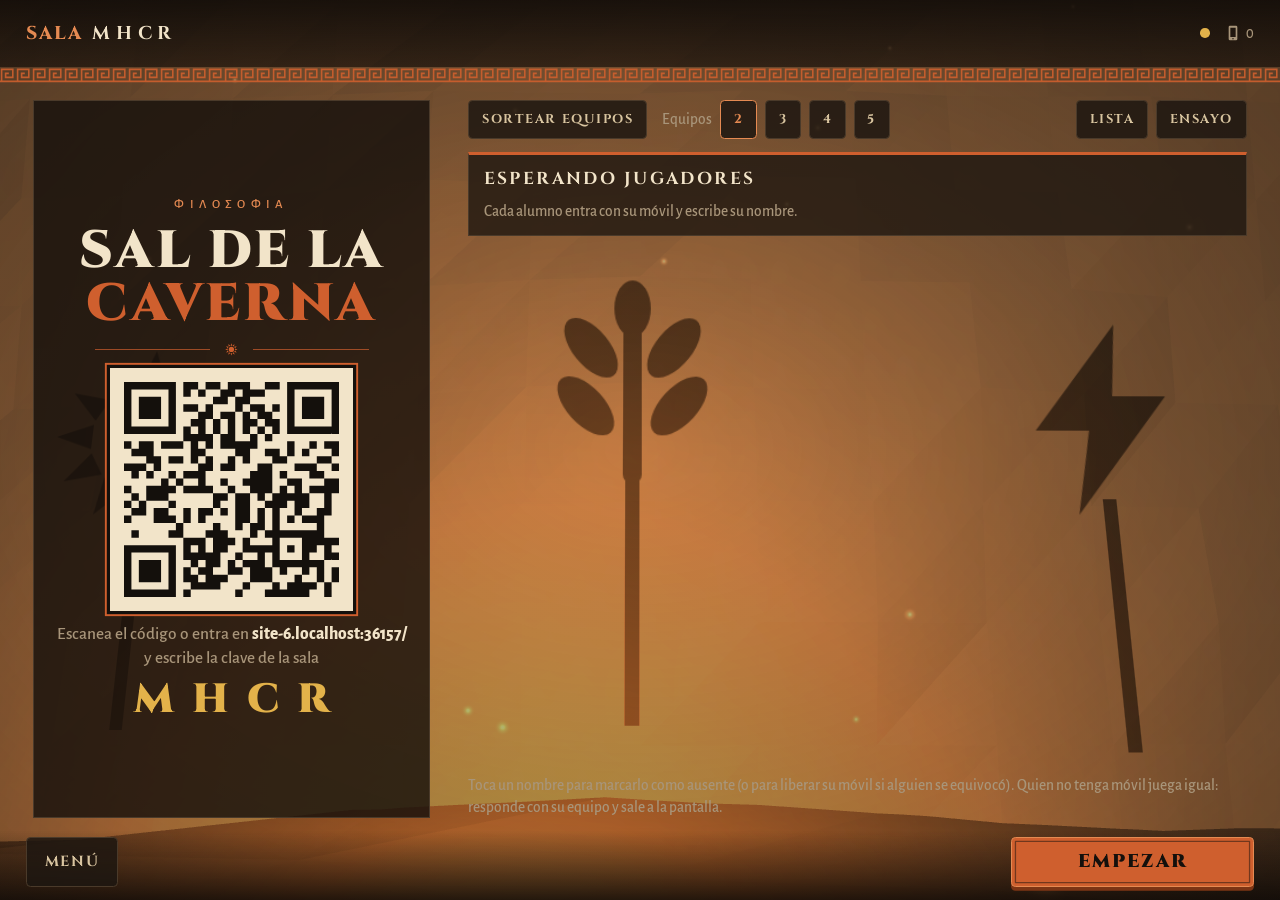
==== commit efdda9b1: "Escena 3D con three.js: caverna, sombras, escalinata hacia la luz y podio exterior Co-Authored-By: C" ====
--- a/host.html
+++ b/host.html
@@ -6,13 +6,34 @@
 <meta name="robots" content="noindex">
 <title>Sal de la caverna · Pantalla</title>
 <link rel="stylesheet" href="css/fonts.css?v=5">
-<link rel="stylesheet" href="css/theme.css?v=5">
+<link rel="stylesheet" href="css/theme.css?v=6">
 <style>
 html{font-size:1.78vh;font-size:min(1vw,1.78vh);height:100%;--lum:0}
 body{height:100%;overflow:hidden;background:var(--glaze);color:var(--slip);font-family:var(--f-body);font-weight:500;user-select:none;-webkit-user-select:none}
 body::before{content:"";position:fixed;top:0;left:0;right:0;bottom:0;pointer-events:none;
   background:radial-gradient(ellipse 60% 45% at 50% -12%,rgba(227,178,74,calc(.05 + var(--lum)*.3)),transparent 70%),radial-gradient(ellipse 80% 55% at 50% 118%,rgba(207,95,46,.28),transparent 70%),var(--grain)}
+#gl{position:fixed;top:0;left:0;width:100%;height:100%;z-index:0;display:block}
+#scrim{position:fixed;top:0;left:0;right:0;bottom:0;z-index:0;pointer-events:none;background:radial-gradient(ellipse 90% 85% at 50% 50%,rgba(14,10,7,var(--scrim,0)),rgba(14,10,7,calc(var(--scrim,0)*.6 + .4)));display:none}
+body.g3d #scrim{display:block}
+body.g3d::before{display:none}
+body.g3d #top{background:linear-gradient(180deg,rgba(14,10,7,.88),rgba(14,10,7,.6))}
+body.g3d #bar{background:linear-gradient(0deg,rgba(14,10,7,.85),rgba(14,10,7,0))}
+body.g3d .lobby .l{background:rgba(20,16,12,.8);border:.1rem solid var(--line);padding:1rem 0}
+body.g3d .center{text-shadow:0 .15rem 1.2rem rgba(0,0,0,.9)}
+body.g3d .intro li{background:rgba(20,16,12,.7)}
 #fx{position:fixed;top:0;left:0;width:100%;height:100%;pointer-events:none;z-index:0}
+#flash{position:fixed;top:0;left:0;right:0;bottom:0;background:#fff8e6;z-index:60;pointer-events:none;opacity:0}
+#flash.go{animation:flash 2.2s ease-out}
+@keyframes flash{0%{opacity:0}18%{opacity:1}45%{opacity:1}100%{opacity:0}}
+#stage>*{animation:enter .45s ease-out}
+@keyframes enter{from{opacity:0;transform:translateY(1rem)}}
+#stage>.lab3d{position:fixed;transform:translate(-50%,0);text-align:center;white-space:nowrap;text-shadow:0 .1rem .6rem #000,0 0 1.4rem #000;pointer-events:none;animation:none}
+.lab3d b{display:block;font-family:var(--f-title);font-weight:900;font-size:1.9rem;color:var(--slip);line-height:1.1}
+.lab3d u{display:block;text-decoration:none;font-family:var(--f-title);font-weight:800;font-size:1.15rem;letter-spacing:.18em;text-transform:uppercase;color:var(--tc)}
+.lab3d small{display:block;font-size:.95rem;color:var(--slip2);opacity:.9;white-space:normal;max-width:11.5rem;margin:0 auto;line-height:1.2}
+.lab3d i{font-family:var(--f-title);font-style:normal;font-weight:900;font-size:1.5rem;color:var(--gold);display:block}
+.topt{text-align:center;display:flex;flex-direction:column;gap:.6rem;align-items:center;text-shadow:0 .15rem 1.2rem rgba(0,0,0,.85)}
+.bott{margin-top:auto;display:flex;flex-direction:column;gap:.5rem;align-items:center;background:rgba(14,10,7,.78);padding:.8rem 2.4rem;align-self:center}
 #app{position:relative;z-index:1;height:100%;display:flex;flex-direction:column}
 #top{height:5.2rem;display:flex;align-items:center;gap:1.4rem;padding:0 2rem;flex:none}
 #rl{font-family:var(--f-title);font-weight:800;font-size:1.45rem;letter-spacing:.12em;text-transform:uppercase;color:var(--clay2);white-space:nowrap;display:flex;align-items:center;gap:.7rem}
@@ -241,7 +262,10 @@
 </style>
 </head>
 <body>
+<canvas id="gl"></canvas>
+<div id="scrim"></div>
 <canvas id="fx"></canvas>
+<div id="flash"></div>
 <div id="app">
   <div id="top"><div id="rl"></div><div id="chips"></div><div id="meta"></div></div>
   <div class="greca"></div>
@@ -252,10 +276,12 @@
 <div id="ov"></div>
 <script src="vendor/supabase.js"></script>
 <script src="vendor/qrcode.js"></script>
-<script src="js/art.js?v=5"></script>
-<script src="js/content.js?v=5"></script>
-<script src="js/net.js?v=5"></script>
-<script src="js/audio.js?v=5"></script>
-<script src="js/host.js?v=5"></script>
+<script src="vendor/three.min.js"></script>
+<script src="js/art.js?v=6"></script>
+<script src="js/content.js?v=6"></script>
+<script src="js/net.js?v=6"></script>
+<script src="js/audio.js?v=6"></script>
+<script src="js/scene.js?v=6"></script>
+<script src="js/host.js?v=6"></script>
 </body>
 </html>
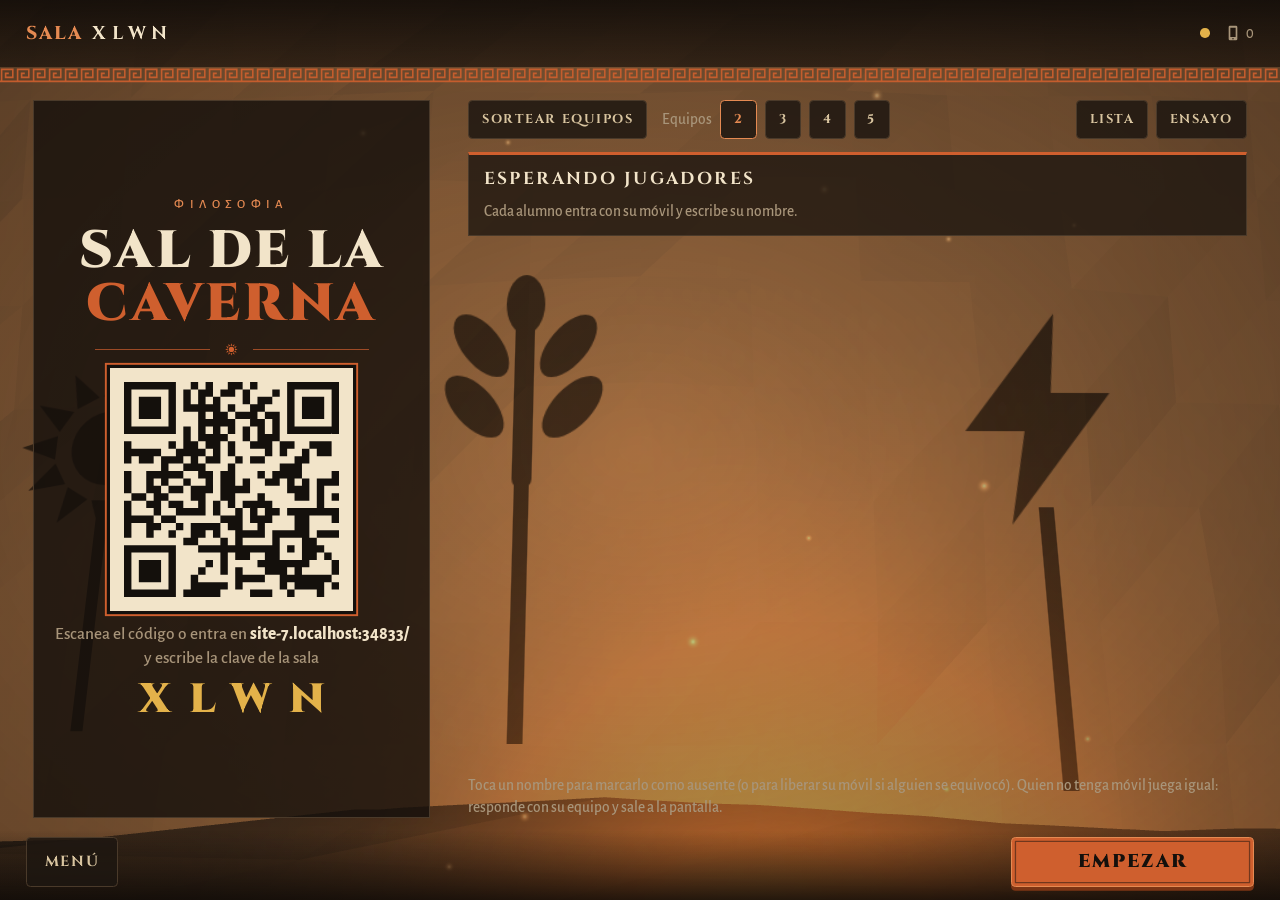
==== commit dfe64385: "Momentos de juego en 3D: mesa de tablillas táctil, oráculo de Delfos y busto del ¿quién soy? Co-Auth" ====
--- a/host.html
+++ b/host.html
@@ -22,6 +22,24 @@
 body.g3d .center{text-shadow:0 .15rem 1.2rem rgba(0,0,0,.9)}
 body.g3d .intro li{background:rgba(20,16,12,.7)}
 #fx{position:fixed;top:0;left:0;width:100%;height:100%;pointer-events:none;z-index:0}
+.board.b3{position:relative}
+.board.b3 .bhead{text-shadow:0 .1rem .8rem #000;background:linear-gradient(90deg,rgba(14,10,7,.8),rgba(14,10,7,.35));padding:.3rem 1rem}
+#pad3d{flex:1;touch-action:none;cursor:grab;min-height:0}
+#bsum{position:absolute;left:0;right:0;bottom:0;text-align:center;pointer-events:none}
+#bsum:not(:empty){background:rgba(14,10,7,.86);padding:1.1rem 1rem 1.3rem;border-top:.12rem solid var(--clay);animation:slide .5s}
+.orc.o3d{background:radial-gradient(ellipse 70% 70% at 50% 58%,rgba(8,6,4,0) 25%,rgba(8,6,4,.82));justify-content:flex-start;padding-top:8.5rem;gap:.8rem}
+.orc.o3d .seal{display:none}
+body.orc3 #stage,body.orc3 #scrim,body.orc3 #chips{visibility:hidden}
+.orc.o3d .n{text-shadow:0 0 2.5rem #000,0 .2rem .8rem #000;min-height:9rem}
+.orc.o3d .kick,.orc.o3d .w,.orc.o3d .gr{text-shadow:0 .1rem .8rem #000,0 0 1.5rem #000}
+.orc.o3d .gr{position:absolute;bottom:3rem;left:0;right:0}
+.who6.w3{position:relative}
+.who6.w3 .clues{margin-left:25.5rem}
+.who6.w3 .av{position:absolute;left:0;bottom:0;width:23rem;justify-content:flex-end;padding-bottom:.5rem;text-shadow:0 .1rem .8rem #000,0 0 1.6rem #000}
+.who6.w3:not(.rvl) .clues{padding-bottom:8.5rem}
+.who6.w3:not(.rvl) .av{left:25.5rem;right:0;width:auto;flex-direction:row;justify-content:flex-start;align-items:center;gap:3rem;text-align:left;background:rgba(14,10,7,.6);padding:.6rem 1.5rem}
+.who6.w3:not(.rvl) .av .pts small{max-width:16rem}
+.nm6{font-family:var(--f-title);font-weight:900;font-size:3rem;color:var(--gold);line-height:1.05;animation:drop .6s cubic-bezier(.2,1.4,.4,1)}
 #flash{position:fixed;top:0;left:0;right:0;bottom:0;background:#fff8e6;z-index:60;pointer-events:none;opacity:0}
 #flash.go{animation:flash 2.2s ease-out}
 @keyframes flash{0%{opacity:0}18%{opacity:1}45%{opacity:1}100%{opacity:0}}
@@ -281,7 +299,7 @@
 <script src="js/content.js?v=6"></script>
 <script src="js/net.js?v=6"></script>
 <script src="js/audio.js?v=6"></script>
-<script src="js/scene.js?v=6"></script>
-<script src="js/host.js?v=6"></script>
+<script src="js/scene.js?v=7"></script>
+<script src="js/host.js?v=7"></script>
 </body>
 </html>
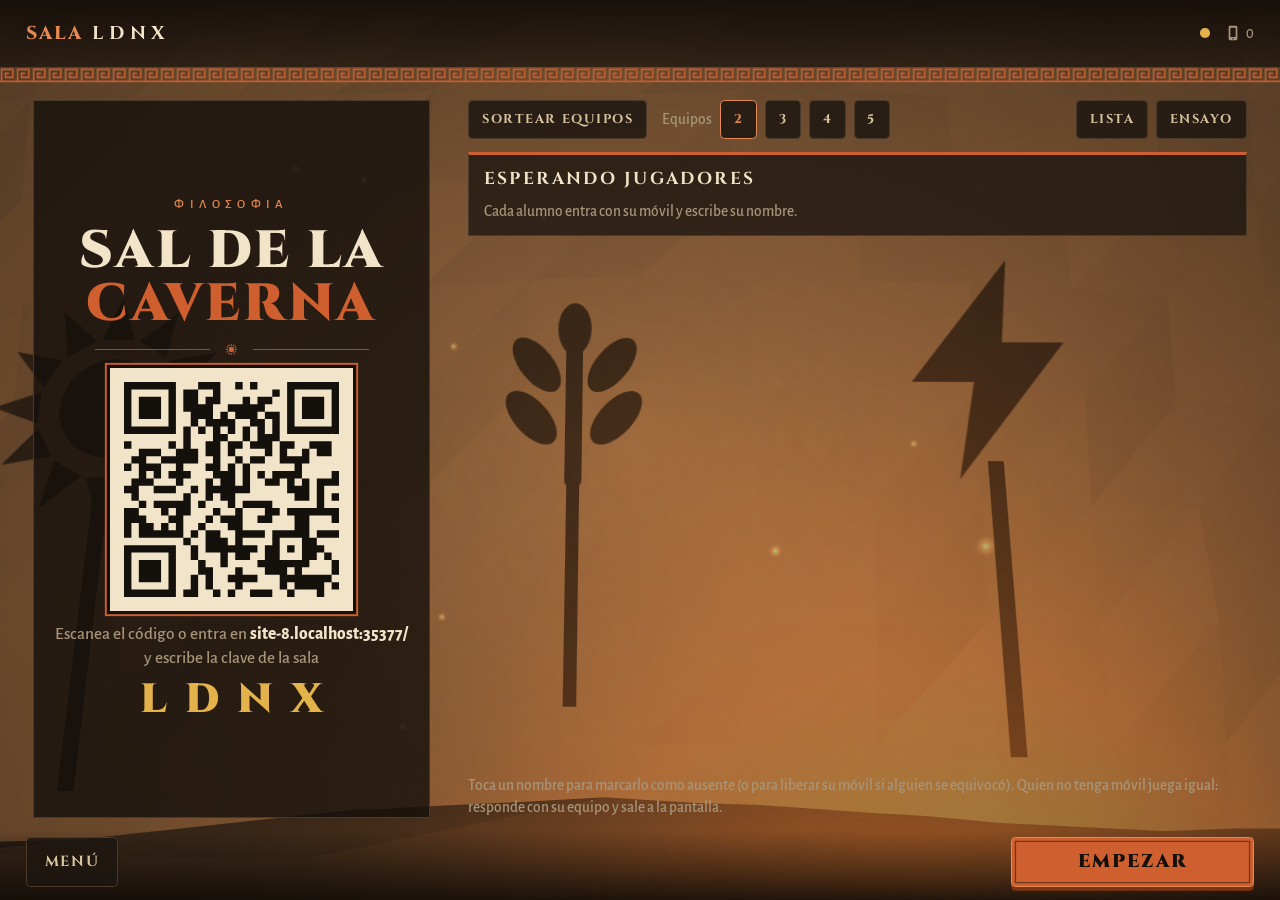
==== commit c56748d3: "Ronda VI y podio renovados, y fiesta final de cohetes - Ronda VI: busto de mármol con rizos y sombra" ====
--- a/host.html
+++ b/host.html
@@ -34,12 +34,13 @@
 .orc.o3d .kick,.orc.o3d .w,.orc.o3d .gr{text-shadow:0 .1rem .8rem #000,0 0 1.5rem #000}
 .orc.o3d .gr{position:absolute;bottom:3rem;left:0;right:0}
 .who6.w3{position:relative}
-.who6.w3 .clues{margin-left:25.5rem}
+.who6.w3 .clues{margin-left:28rem}
 .who6.w3 .av{position:absolute;left:0;bottom:0;width:23rem;justify-content:flex-end;padding-bottom:.5rem;text-shadow:0 .1rem .8rem #000,0 0 1.6rem #000}
 .who6.w3:not(.rvl) .clues{padding-bottom:8.5rem}
-.who6.w3:not(.rvl) .av{left:25.5rem;right:0;width:auto;flex-direction:row;justify-content:flex-start;align-items:center;gap:3rem;text-align:left;background:rgba(14,10,7,.6);padding:.6rem 1.5rem}
+.who6.w3.rvl .av{bottom:auto;top:0;width:27rem;justify-content:flex-start}
+.who6.w3:not(.rvl) .av{left:28rem;right:0;width:auto;flex-direction:row;justify-content:flex-start;align-items:center;gap:3rem;text-align:left;background:rgba(14,10,7,.6);padding:.6rem 1.5rem}
 .who6.w3:not(.rvl) .av .pts small{max-width:16rem}
-.nm6{font-family:var(--f-title);font-weight:900;font-size:3rem;color:var(--gold);line-height:1.05;animation:drop .6s cubic-bezier(.2,1.4,.4,1)}
+.nm6{font-family:var(--f-title);font-weight:900;font-size:2.8rem;color:var(--gold);line-height:1.05;animation:drop .6s cubic-bezier(.2,1.4,.4,1)}
 #flash{position:fixed;top:0;left:0;right:0;bottom:0;background:#fff8e6;z-index:60;pointer-events:none;opacity:0}
 #flash.go{animation:flash 2.2s ease-out}
 @keyframes flash{0%{opacity:0}18%{opacity:1}45%{opacity:1}100%{opacity:0}}
@@ -51,6 +52,8 @@
 .lab3d small{display:block;font-size:.95rem;color:var(--slip2);opacity:.9;white-space:normal;max-width:11.5rem;margin:0 auto;line-height:1.2}
 .lab3d i{font-family:var(--f-title);font-style:normal;font-weight:900;font-size:1.5rem;color:var(--gold);display:block}
 .topt{text-align:center;display:flex;flex-direction:column;gap:.6rem;align-items:center;text-shadow:0 .15rem 1.2rem rgba(0,0,0,.85)}
+.fwrow{display:flex;gap:2.2rem;font-family:var(--f-title);font-weight:900;font-size:1.7rem;color:var(--slip);align-items:center}
+.fwrow span{display:flex;gap:.5rem;align-items:center}
 .bott{margin-top:auto;display:flex;flex-direction:column;gap:.5rem;align-items:center;background:rgba(14,10,7,.78);padding:.8rem 2.4rem;align-self:center}
 #app{position:relative;z-index:1;height:100%;display:flex;flex-direction:column}
 #top{height:5.2rem;display:flex;align-items:center;gap:1.4rem;padding:0 2rem;flex:none}
@@ -298,8 +301,8 @@
 <script src="js/art.js?v=6"></script>
 <script src="js/content.js?v=6"></script>
 <script src="js/net.js?v=6"></script>
-<script src="js/audio.js?v=6"></script>
-<script src="js/scene.js?v=7"></script>
-<script src="js/host.js?v=7"></script>
+<script src="js/audio.js?v=8"></script>
+<script src="js/scene.js?v=8"></script>
+<script src="js/host.js?v=8"></script>
 </body>
 </html>
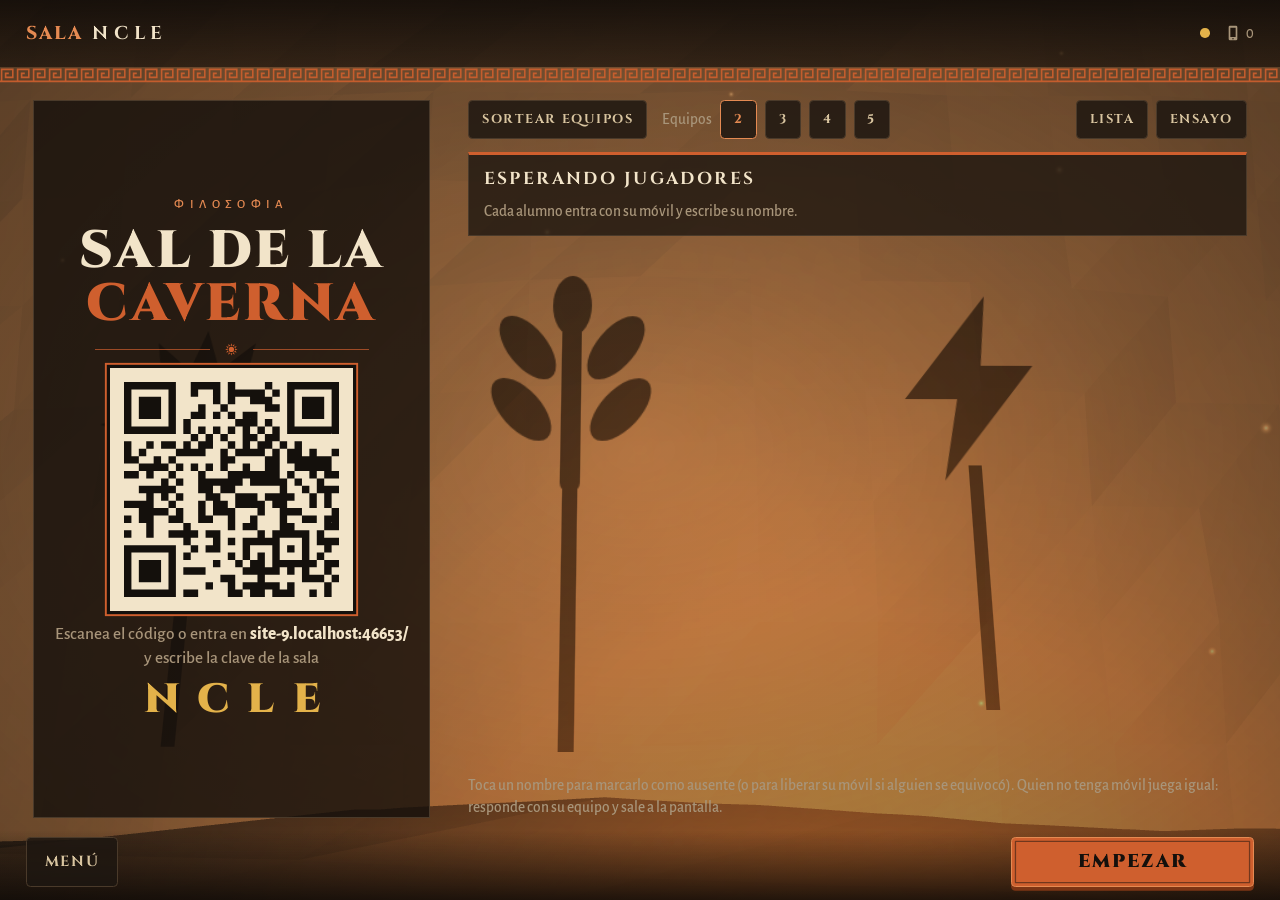
==== commit 26f55545: "Podio y despedida: el texto va sobre un panel oscuro para que se lea sobre el cielo claro Co-Authore" ====
--- a/host.html
+++ b/host.html
@@ -52,6 +52,10 @@
 .lab3d small{display:block;font-size:.95rem;color:var(--slip2);opacity:.9;white-space:normal;max-width:11.5rem;margin:0 auto;line-height:1.2}
 .lab3d i{font-family:var(--f-title);font-style:normal;font-weight:900;font-size:1.5rem;color:var(--gold);display:block}
 .topt{text-align:center;display:flex;flex-direction:column;gap:.6rem;align-items:center;text-shadow:0 .15rem 1.2rem rgba(0,0,0,.85)}
+.byec{display:contents}
+body.g3d .byec{display:flex;flex-direction:column;align-items:center;gap:1.1rem;background:rgba(14,10,7,.9);border-top:.14rem solid var(--gold);border-bottom:.14rem solid var(--gold);padding:2rem 4rem 2.2rem;text-shadow:none;box-shadow:0 .5rem 2rem rgba(0,0,0,.35)}
+.topt.win{align-self:center;background:rgba(14,10,7,.86);border-top:.14rem solid var(--gold);border-bottom:.14rem solid var(--gold);padding:.9rem 3.2rem 1.1rem;gap:.2rem;text-shadow:none;box-shadow:0 .5rem 2rem rgba(0,0,0,.35)}
+.topt.win h1{color:var(--slip);margin:0}
 .fwrow{display:flex;gap:2.2rem;font-family:var(--f-title);font-weight:900;font-size:1.7rem;color:var(--slip);align-items:center}
 .fwrow span{display:flex;gap:.5rem;align-items:center}
 .bott{margin-top:auto;display:flex;flex-direction:column;gap:.5rem;align-items:center;background:rgba(14,10,7,.78);padding:.8rem 2.4rem;align-self:center}
@@ -303,6 +307,6 @@
 <script src="js/net.js?v=6"></script>
 <script src="js/audio.js?v=8"></script>
 <script src="js/scene.js?v=8"></script>
-<script src="js/host.js?v=8"></script>
+<script src="js/host.js?v=9"></script>
 </body>
 </html>
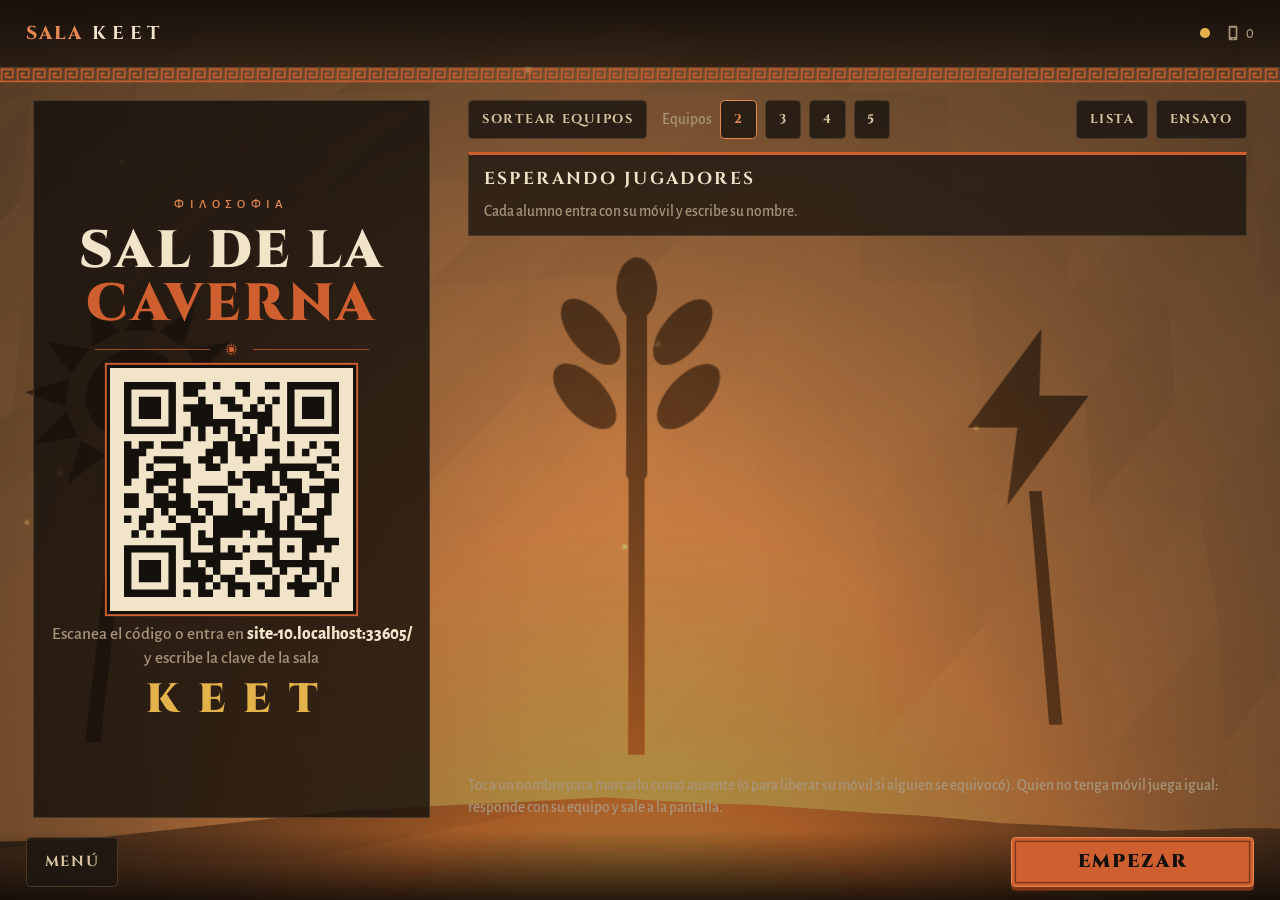
==== commit e000f904: "Fiesta final también en partidas guardadas de antes; paneles del podio y la despedida reducidos para" ====
--- a/host.html
+++ b/host.html
@@ -52,10 +52,15 @@
 .lab3d small{display:block;font-size:.95rem;color:var(--slip2);opacity:.9;white-space:normal;max-width:11.5rem;margin:0 auto;line-height:1.2}
 .lab3d i{font-family:var(--f-title);font-style:normal;font-weight:900;font-size:1.5rem;color:var(--gold);display:block}
 .topt{text-align:center;display:flex;flex-direction:column;gap:.6rem;align-items:center;text-shadow:0 .15rem 1.2rem rgba(0,0,0,.85)}
-.byec{display:contents}
-body.g3d .byec{display:flex;flex-direction:column;align-items:center;gap:1.1rem;background:rgba(14,10,7,.9);border-top:.14rem solid var(--gold);border-bottom:.14rem solid var(--gold);padding:2rem 4rem 2.2rem;text-shadow:none;box-shadow:0 .5rem 2rem rgba(0,0,0,.35)}
-.topt.win{align-self:center;background:rgba(14,10,7,.86);border-top:.14rem solid var(--gold);border-bottom:.14rem solid var(--gold);padding:.9rem 3.2rem 1.1rem;gap:.2rem;text-shadow:none;box-shadow:0 .5rem 2rem rgba(0,0,0,.35)}
-.topt.win h1{color:var(--slip);margin:0}
+.bye3{border-top:.14rem solid var(--gold);background:rgba(14,10,7,.88);padding:.7rem 3rem .9rem;gap:.25rem;text-align:center}
+.bye3 blockquote{font-size:2.5rem;margin:0}
+.bye3 .kick{font-size:1rem}
+.bye3 .sub{font-size:1.35rem;color:var(--slip2)}
+.bye3 .sub b{color:var(--gold)}
+
+.topt.win{align-self:center;background:rgba(14,10,7,.86);border-bottom:.14rem solid var(--gold);padding:.35rem 2.6rem .55rem;gap:0;text-shadow:none;margin-top:-1.4rem}
+.topt.win .kick{font-size:.95rem}
+.topt.win h1{color:var(--slip);margin:0;font-size:3.3rem}
 .fwrow{display:flex;gap:2.2rem;font-family:var(--f-title);font-weight:900;font-size:1.7rem;color:var(--slip);align-items:center}
 .fwrow span{display:flex;gap:.5rem;align-items:center}
 .bott{margin-top:auto;display:flex;flex-direction:column;gap:.5rem;align-items:center;background:rgba(14,10,7,.78);padding:.8rem 2.4rem;align-self:center}
@@ -306,7 +311,7 @@
 <script src="js/content.js?v=6"></script>
 <script src="js/net.js?v=6"></script>
 <script src="js/audio.js?v=8"></script>
-<script src="js/scene.js?v=8"></script>
-<script src="js/host.js?v=9"></script>
+<script src="js/scene.js?v=10"></script>
+<script src="js/host.js?v=10"></script>
 </body>
 </html>
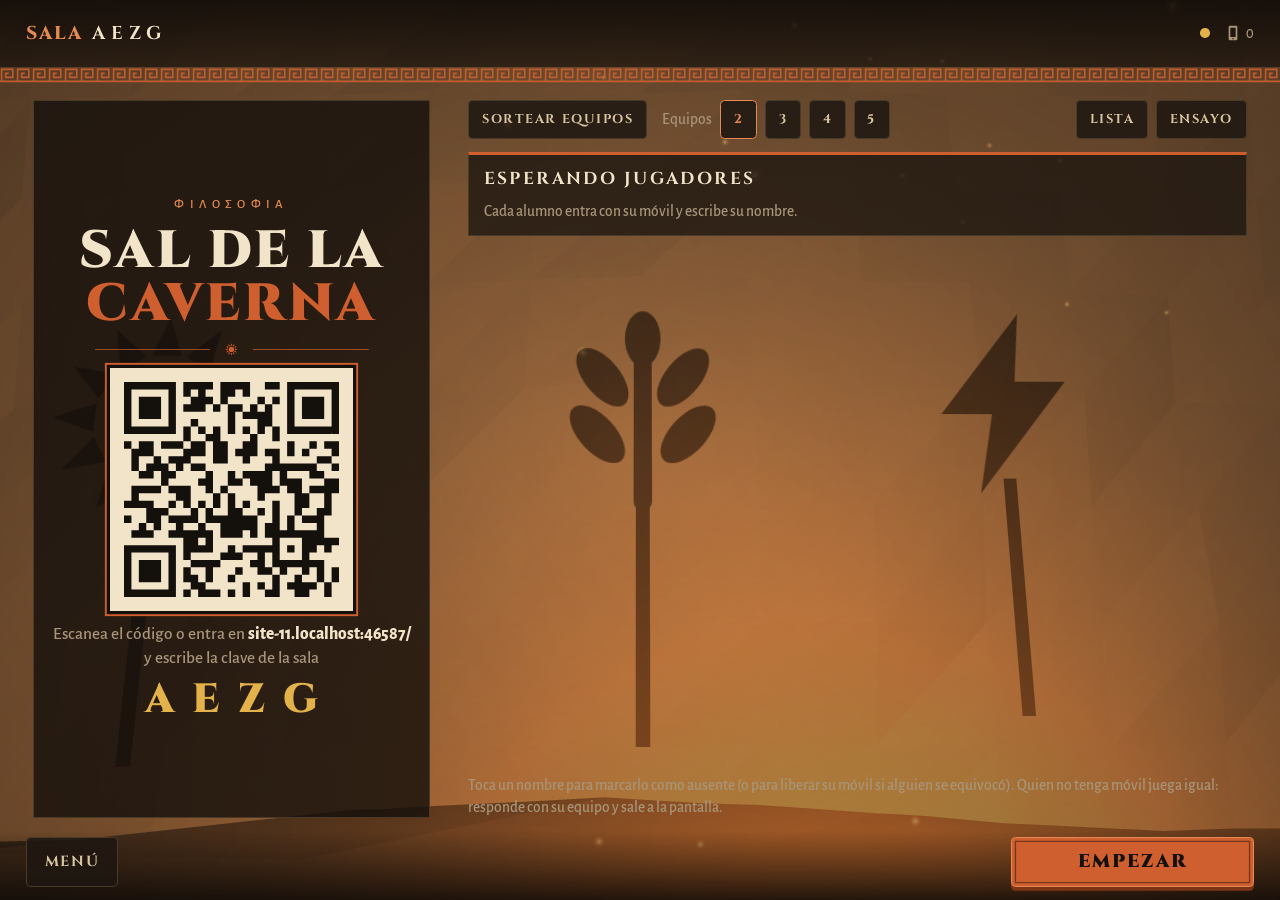
==== commit a509739a: "Podio: los rótulos de equipo y puntos van pintados en la placa, así no se salen del marco Co-Authore" ====
--- a/host.html
+++ b/host.html
@@ -311,7 +311,7 @@
 <script src="js/content.js?v=6"></script>
 <script src="js/net.js?v=6"></script>
 <script src="js/audio.js?v=8"></script>
-<script src="js/scene.js?v=10"></script>
-<script src="js/host.js?v=10"></script>
+<script src="js/scene.js?v=11"></script>
+<script src="js/host.js?v=11"></script>
 </body>
 </html>
